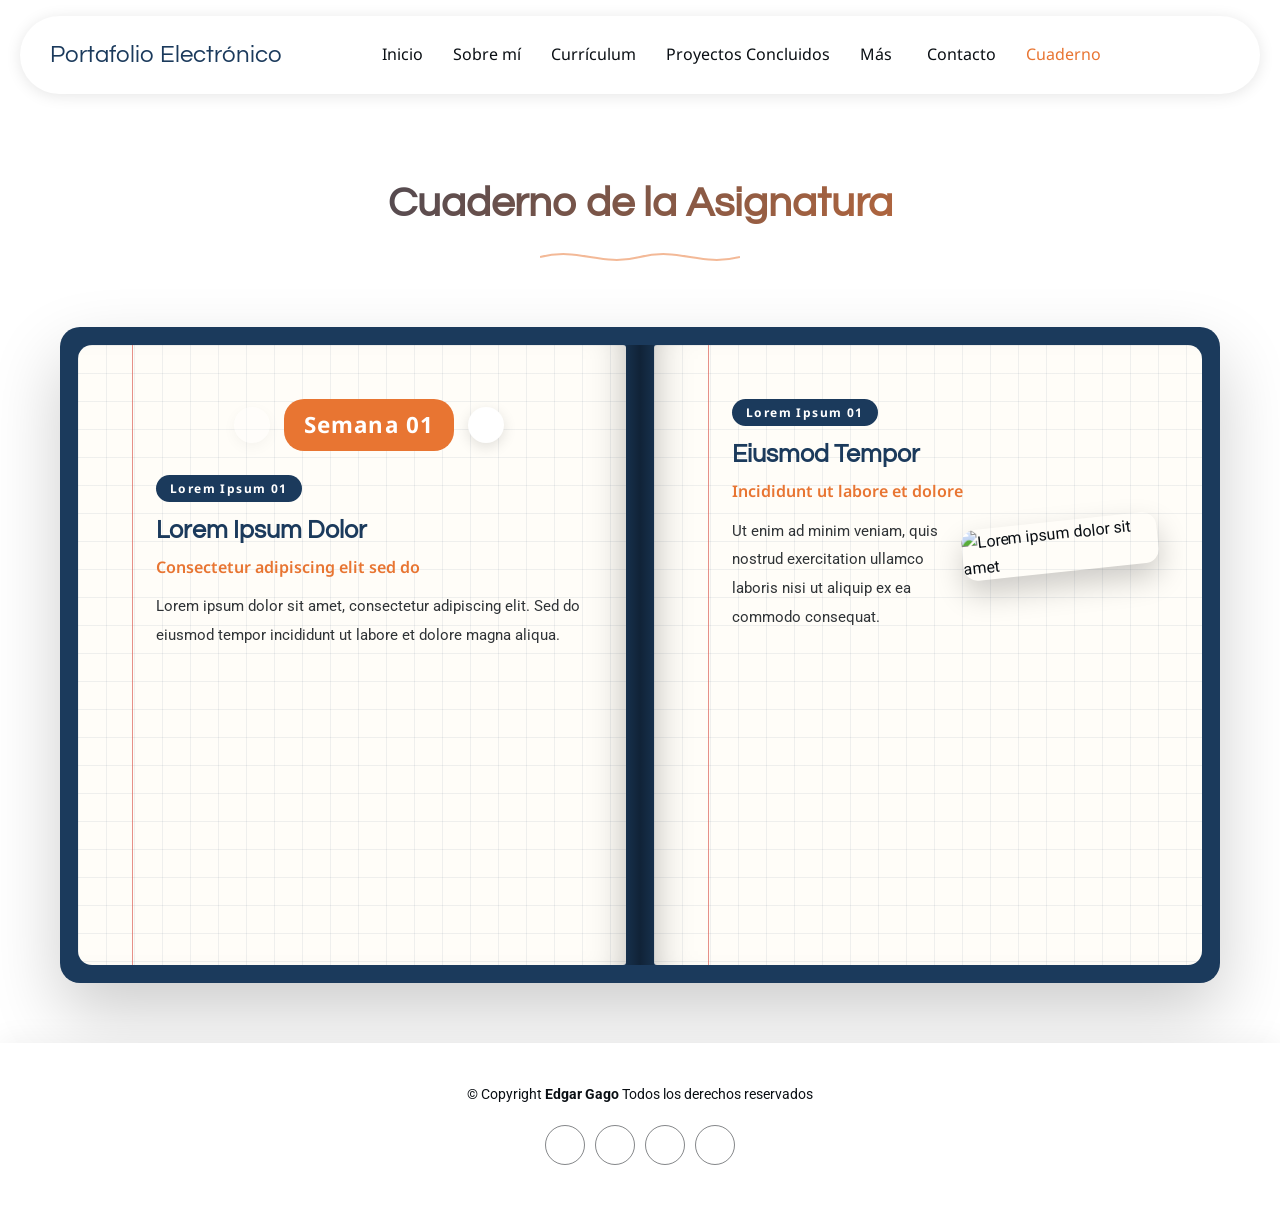
==== cuaderno.html @ 07dc2579 "data temporal para cuaderno" ====
<!doctype html>
<html lang="es">
  <head>
    <meta charset="UTF-8" />
    <meta name="viewport" content="width=device-width, initial-scale=1.0" />
    <title>Cuaderno | Edgar Gago</title>
    <link href="https://fonts.googleapis.com" rel="preconnect" />
    <link href="https://fonts.gstatic.com" rel="preconnect" crossorigin />
    <link
      href="https://fonts.googleapis.com/css2?family=Roboto:wght@400;500;700;900&family=Noto+Sans:wght@400;500;600;700&family=Questrial&display=swap"
      rel="stylesheet"
    />
    <link
      href="https://cdn.jsdelivr.net/npm/remixicon@4.2.0/fonts/remixicon.css"
      rel="stylesheet"
    />
    <link rel="stylesheet" href="css/style.css" />
    <link rel="stylesheet" href="css/cuaderno.css" />
  </head>
  <body>
    <header id="header" class="header">
      <div class="header-container">
        <a href="index.html#hero" class="logo">
          <h1 class="sitename">Portafolio Electrónico</h1>
        </a>
        <nav id="navmenu" class="navmenu">
          <ul>
            <li><a href="index.html#hero">Inicio</a></li>
            <li><a href="index.html#about">Sobre mí</a></li>
            <li><a href="index.html#resume">Currículum</a></li>
            <li><a href="index.html#portfolio">Proyectos Concluidos</a></li>
            <li class="dropdown">
              <a href="#"><span>Más</span> <i class="ri-arrow-down-s-line toggle-dropdown"></i></a>
              <ul>
                <li><a href="#">Elemento uno</a></li>
                <li class="dropdown">
                  <a href="#"
                    ><span>Más aún</span> <i class="ri-arrow-down-s-line toggle-dropdown"></i
                  ></a>
                  <ul>
                    <li><a href="#">Sub elemento uno</a></li>
                    <li><a href="#">Sub elemento dos</a></li>
                    <li><a href="#">Sub elemento tres</a></li>
                  </ul>
                </li>
                <li><a href="#">Elemento dos</a></li>
                <li><a href="#">Elemento tres</a></li>
              </ul>
            </li>
            <li><a href="index.html#contact">Contacto</a></li>
            <li><a href="cuaderno.html" class="active">Cuaderno</a></li>
          </ul>
          <i id="mobileNavToggle" class="mobile-nav-toggle ri-menu-line"></i>
        </nav>
        <div class="header-social-links">
          <a
            href="https://mail.google.com/mail/?view=cm&fs=1&to=egagouribe15@gmail.com"
            target="_blank"
            rel="noopener"
            aria-label="Correo"
            ><i class="ri-mail-line"></i
          ></a>
          <a
            href="https://web.facebook.com/edgar.gago.13"
            target="_blank"
            rel="noopener"
            aria-label="Facebook"
            ><i class="ri-facebook-fill"></i
          ></a>
          <a href="https://github.com/E5gar" target="_blank" rel="noopener" aria-label="GitHub"
            ><i class="ri-github-fill"></i
          ></a>
          <a
            href="https://www.linkedin.com/in/edgargago/"
            target="_blank"
            rel="noopener"
            aria-label="LinkedIn"
            ><i class="ri-linkedin-fill"></i
          ></a>
        </div>
      </div>
    </header>
    <main class="main">
      <section id="cuaderno" class="cuaderno section">
        <div class="container section-title reveal">
          <h2>Cuaderno de la Asignatura</h2>
          <div class="title-shape">
            <svg viewBox="0 0 200 20" xmlns="http://www.w3.org/2000/svg">
              <path
                d="M 0,10 C 40,0 60,20 100,10 C 140,0 160,20 200,10"
                fill="none"
                stroke="currentColor"
                stroke-width="2"
              ></path>
            </svg>
          </div>
        </div>
        <div class="container">
          <div class="notebook reveal" data-delay="200">
            <div class="notebook-page notebook-page-left" data-page="izquierda">
              <div class="week-nav reveal" data-delay="150">
                <button type="button" class="week-nav-btn week-prev" aria-label="Semana anterior">
                  <i class="ri-arrow-left-s-line"></i>
                </button>
                <div class="week-selector">
                  <button type="button" class="week-label" id="weekLabel">Semana 01</button>
                  <div class="week-dropdown" id="weekDropdown"></div>
                </div>
                <button type="button" class="week-nav-btn week-next" aria-label="Semana siguiente">
                  <i class="ri-arrow-right-s-line"></i>
                </button>
              </div>
              <div class="page-content" id="pageContentLeft"></div>
            </div>
            <div class="notebook-spine"></div>
            <div class="notebook-page notebook-page-right" data-page="derecha">
              <div class="page-content" id="pageContentRight"></div>
            </div>
          </div>
        </div>
      </section>
    </main>
    <footer id="footer" class="footer">
      <div class="container">
        <div class="copyright">
          <p>
            © <span>Copyright</span> <strong class="sitename">Edgar Gago</strong>
            <span>Todos los derechos reservados</span>
          </p>
        </div>
        <div class="social-links">
          <a
            href="https://mail.google.com/mail/?view=cm&fs=1&to=egagouribe15@gmail.com"
            target="_blank"
            rel="noopener"
            aria-label="Correo"
            ><i class="ri-mail-line"></i
          ></a>
          <a
            href="https://web.facebook.com/edgar.gago.13"
            target="_blank"
            rel="noopener"
            aria-label="Facebook"
            ><i class="ri-facebook-fill"></i
          ></a>
          <a href="https://github.com/E5gar" target="_blank" rel="noopener" aria-label="GitHub"
            ><i class="ri-github-fill"></i
          ></a>
          <a
            href="https://www.linkedin.com/in/edgargago/"
            target="_blank"
            rel="noopener"
            aria-label="LinkedIn"
            ><i class="ri-linkedin-fill"></i
          ></a>
        </div>
      </div>
    </footer>
    <a href="#" id="scrollTop" class="scroll-top"><i class="ri-arrow-up-line"></i></a>
    <div id="cuadernoViewer" class="cuaderno-viewer">
      <img src="" alt="" />
    </div>
    <script src="js/script.js"></script>
    <script src="js/cuaderno-data.js"></script>
    <script src="js/cuaderno.js"></script>
  </body>
</html>
---- css/style.css ----
:root {
  --default-font: 'Roboto', system-ui, -apple-system, 'Segoe UI', Arial, sans-serif;
  --heading-font: 'Questrial', sans-serif;
  --nav-font: 'Noto Sans', sans-serif;
}

:root {
  --background-color: #ffffff;
  --default-color: #0a0f14;
  --heading-color: #0f2943;
  --accent-color: #e87532;
  --surface-color: #ffffff;
  --contrast-color: #ffffff;
}

:root {
  --nav-color: #0a0f14;
  --nav-hover-color: #e87532;
  --nav-mobile-background-color: #ffffff;
  --nav-dropdown-background-color: #ffffff;
  --nav-dropdown-color: #0a0f14;
  --nav-dropdown-hover-color: #e87532;
}

.light-background {
  --background-color: #faf9fb;
  --surface-color: #ffffff;
}

*,
*::before,
*::after {
  box-sizing: border-box;
}

html {
  scroll-behavior: smooth;
}

body,
h1,
h2,
h3,
h4,
h5,
h6,
p,
ul {
  margin: 0;
}

ul {
  padding: 0;
  list-style: none;
}

button {
  font: inherit;
  background: none;
  border: none;
  cursor: pointer;
}

body {
  color: var(--default-color);
  background-color: var(--background-color);
  font-family: var(--default-font);
  line-height: 1.6;
}

a {
  color: var(--accent-color);
  text-decoration: none;
  transition: 0.3s;
}

a:hover {
  color: color-mix(in srgb, var(--accent-color), transparent 25%);
}

h1,
h2,
h3,
h4,
h5,
h6 {
  color: var(--heading-color);
  font-family: var(--heading-font);
}

.container {
  width: 100%;
  max-width: 1200px;
  margin-inline: auto;
  padding-inline: 20px;
}

section,
.section {
  color: var(--default-color);
  background-color: var(--background-color);
  padding: 60px 0;
  scroll-margin-top: 110px;
  overflow: clip;
}

.btn {
  display: inline-block;
  padding: 0.6rem 1.6rem;
  border-radius: 50px;
  border: 2px solid transparent;
  font-family: var(--nav-font);
  font-size: 1rem;
  cursor: pointer;
  text-align: center;
}

.form-control {
  width: 100%;
  padding: 0.75rem 1.25rem;
  border: 1px solid #e5e5e5;
  border-radius: 8px;
  font-size: 1rem;
  font-family: inherit;
  color: inherit;
  background-color: var(--surface-color);
}

textarea.form-control {
  resize: vertical;
}

.reveal {
  opacity: 0;
  transform: translateY(24px);
  transition:
    opacity 0.6s ease,
    transform 0.6s ease;
}

.reveal[data-effect='left'] {
  transform: translateX(-30px);
}

.reveal[data-effect='right'] {
  transform: translateX(30px);
}

.reveal[data-effect='zoom'] {
  transform: scale(0.92);
}

.reveal.in-view {
  opacity: 1;
  transform: none;
}

@media (prefers-reduced-motion: reduce) {
  .reveal {
    transition: opacity 0.3s ease;
    transform: none;
  }
}

.media-placeholder {
  position: relative;
  width: 100%;
  height: 100%;
  display: flex;
  align-items: center;
  justify-content: center;
  background-color: color-mix(in srgb, var(--default-color), transparent 94%);
}

.media-placeholder .circle {
  width: 38%;
  aspect-ratio: 1 / 1;
  border-radius: 50%;
  background-color: #ffffff;
  box-shadow:
    0 10px 30px rgba(0, 0, 0, 0.12),
    inset 0 0 0 1px rgba(0, 0, 0, 0.05);
  object-fit: cover;
  display: block;
}

.hero-image .media-placeholder .circle {
  width: 90%;
}

.avatar-circle {
  display: inline-block;
  border-radius: 50%;
  background-color: #ffffff;
  box-shadow:
    0 0 0 1px rgba(0, 0, 0, 0.08),
    0 6px 16px rgba(0, 0, 0, 0.1);
  flex-shrink: 0;
}

.header {
  padding: 16px 0;
  position: sticky;
  top: 0;
  z-index: 997;
  background-color: var(--background-color);
  transition: all 0.5s;
}

.header-container {
  display: flex;
  align-items: center;
  justify-content: space-between;
  gap: 16px;
  max-width: 1240px;
  margin-inline: auto;
  background: var(--surface-color);
  border-radius: 50px;
  padding: 8px 15px 8px 25px;
  box-shadow: 0px 2px 15px rgba(0, 0, 0, 0.1);
}

.logo {
  display: flex;
  align-items: center;
  line-height: 1;
}

.logo h1 {
  font-size: 24px;
  padding-left: 5px;
  font-weight: 500;
  color: var(--heading-color);
}

.header-social-links {
  display: flex;
  align-items: center;
  gap: 6px;
  padding-right: 10px;
}

.header-social-links a {
  color: color-mix(in srgb, var(--default-color), transparent 40%);
  display: inline-flex;
  padding: 4px;
  font-size: 16px;
  transition: 0.3s;
}

.header-social-links a:hover {
  color: var(--accent-color);
}

@media (min-width: 1200px) {
  .navmenu ul {
    display: flex;
    align-items: center;
  }

  .navmenu li {
    position: relative;
  }

  .navmenu a,
  .navmenu a:focus {
    color: var(--nav-color);
    padding: 18px 15px;
    font-size: 16px;
    font-family: var(--nav-font);
    font-weight: 400;
    display: flex;
    align-items: center;
    gap: 5px;
    white-space: nowrap;
    transition: 0.3s;
  }

  .navmenu a i {
    font-size: 16px;
    line-height: 0;
    transition: 0.3s;
  }

  .navmenu li:last-child a {
    padding-right: 0;
  }

  .navmenu li:hover > a,
  .navmenu .active {
    color: var(--nav-hover-color);
  }

  .navmenu .dropdown ul {
    margin: 0;
    padding: 10px 0;
    background: var(--nav-dropdown-background-color);
    display: block;
    position: absolute;
    visibility: hidden;
    left: 14px;
    top: 130%;
    opacity: 0;
    transition: 0.3s;
    border-radius: 4px;
    z-index: 99;
    box-shadow: 0px 0px 30px rgba(0, 0, 0, 0.1);
  }

  .navmenu .dropdown ul li {
    min-width: 200px;
  }

  .navmenu .dropdown ul a {
    padding: 10px 20px;
    font-size: 15px;
    color: var(--nav-dropdown-color);
  }

  .navmenu .dropdown ul a:hover,
  .navmenu .dropdown ul li:hover > a {
    color: var(--nav-dropdown-hover-color);
  }

  .navmenu .dropdown:hover > ul {
    opacity: 1;
    top: 100%;
    visibility: visible;
  }

  .navmenu .dropdown .dropdown ul {
    top: 0;
    left: -90%;
    visibility: hidden;
  }

  .navmenu .dropdown .dropdown:hover > ul {
    opacity: 1;
    top: 0;
    left: -100%;
    visibility: visible;
  }

  .mobile-nav-toggle {
    display: none;
  }
}

@media (max-width: 1199px) {
  .mobile-nav-toggle {
    display: block;
    color: var(--nav-color);
    font-size: 28px;
    line-height: 0;
    cursor: pointer;
    transition: color 0.3s;
  }

  .navmenu {
    z-index: 9997;
  }

  .navmenu ul {
    display: none;
    position: absolute;
    inset: 60px 20px 20px 20px;
    padding: 10px 0;
    border-radius: 6px;
    background-color: var(--nav-mobile-background-color);
    overflow-y: auto;
    z-index: 9998;
    box-shadow: 0px 0px 30px rgba(0, 0, 0, 0.1);
  }

  .navmenu a,
  .navmenu a:focus {
    color: var(--nav-dropdown-color);
    padding: 10px 20px;
    font-family: var(--nav-font);
    font-size: 17px;
    font-weight: 500;
    display: flex;
    align-items: center;
    justify-content: space-between;
    gap: 5px;
    transition: 0.3s;
  }

  .navmenu a i {
    font-size: 18px;
    line-height: 0;
    width: 30px;
    height: 30px;
    display: flex;
    align-items: center;
    justify-content: center;
    border-radius: 50%;
    transition: 0.3s;
    background-color: color-mix(in srgb, var(--accent-color), transparent 90%);
  }

  .navmenu a:hover,
  .navmenu .active {
    color: var(--nav-dropdown-hover-color);
  }

  .navmenu .active i {
    background-color: var(--accent-color);
    color: var(--contrast-color);
    transform: rotate(180deg);
  }

  .navmenu .dropdown ul {
    position: static;
    display: none;
    padding: 10px 0;
    margin: 10px 20px;
    background-color: var(--nav-dropdown-background-color);
    border: 1px solid color-mix(in srgb, var(--default-color), transparent 90%);
  }

  .navmenu .dropdown > .dropdown-active {
    display: block;
  }

  body.mobile-nav-active {
    overflow: hidden;
  }

  body.mobile-nav-active .navmenu {
    position: fixed;
    overflow: hidden;
    inset: 0;
    background: rgba(15, 20, 25, 0.8);
  }

  body.mobile-nav-active .navmenu > ul {
    display: block;
  }

  body.mobile-nav-active .mobile-nav-toggle {
    color: #fff;
    position: fixed;
    font-size: 32px;
    top: 20px;
    right: 20px;
    z-index: 9999;
  }
}

.footer {
  color: var(--default-color);
  background-color: var(--background-color);
  font-size: 14px;
  padding: 40px 0;
  text-align: center;
  box-shadow: 0 -5px 25px rgba(0, 0, 0, 0.05);
}

.footer .social-links {
  display: flex;
  justify-content: center;
  gap: 10px;
  margin-top: 20px;
}

.footer .social-links a {
  display: flex;
  align-items: center;
  justify-content: center;
  width: 40px;
  height: 40px;
  border-radius: 50%;
  border: 1px solid color-mix(in srgb, var(--default-color), transparent 50%);
  font-size: 16px;
  color: color-mix(in srgb, var(--default-color), transparent 50%);
  transition: 0.3s;
}

.footer .social-links a:hover {
  color: var(--accent-color);
  border-color: var(--accent-color);
}

.scroll-top {
  position: fixed;
  visibility: hidden;
  opacity: 0;
  right: 15px;
  bottom: -15px;
  z-index: 99999;
  background-color: var(--accent-color);
  width: 44px;
  height: 44px;
  border-radius: 50px;
  display: flex;
  align-items: center;
  justify-content: center;
  transition: all 0.4s;
}

.scroll-top i {
  font-size: 22px;
  color: var(--contrast-color);
  line-height: 0;
}

.scroll-top:hover {
  background-color: color-mix(in srgb, var(--accent-color), transparent 20%);
}

.scroll-top.active {
  visibility: visible;
  opacity: 1;
  bottom: 15px;
}

.section-title {
  text-align: center;
  padding-bottom: 60px;
}

.section-title h2 {
  font-size: 42px;
  font-weight: 700;
  margin-bottom: 10px;
  background: linear-gradient(120deg, var(--heading-color), var(--accent-color));
  -webkit-background-clip: text;
  -webkit-text-fill-color: transparent;
  background-clip: text;
}

.section-title .title-shape {
  width: 200px;
  height: 20px;
  margin: 0 auto;
  color: var(--accent-color);
  opacity: 0.5;
}

.section-title .title-shape svg {
  width: 100%;
  height: 100%;
}

.section-title p {
  margin: 15px auto 0;
  font-size: 16px;
  max-width: 700px;
  color: color-mix(in srgb, var(--default-color), transparent 25%);
  line-height: 1.8;
}

@media (max-width: 768px) {
  .section-title h2 {
    font-size: 32px;
  }
}

.hero {
  padding: 10px 0;
  overflow: hidden;
}

.hero-grid {
  display: grid;
  grid-template-columns: 1fr 1fr;
  gap: 40px;
  align-items: center;
}

.hero h2 {
  font-size: 3.5rem;
  font-weight: 700;
  line-height: 1.2;
  margin-bottom: 1.5rem;
}

.hero .lead {
  font-size: 1.25rem;
  margin-bottom: 2rem;
  color: color-mix(in srgb, var(--default-color), transparent 20%);
}

.hero .cta-buttons {
  display: flex;
  gap: 1rem;
  margin-bottom: 3rem;
}

.hero .cta-buttons .btn-primary {
  background-color: var(--accent-color);
  border-color: var(--accent-color);
  color: var(--contrast-color);
}

.hero .cta-buttons .btn-primary:hover {
  background-color: color-mix(in srgb, var(--accent-color), transparent 15%);
  transform: translateY(-2px);
  color: var(--contrast-color);
}

.hero .cta-buttons .btn-outline {
  border: 2px solid color-mix(in srgb, var(--accent-color), transparent 70%);
  color: var(--accent-color);
  background: transparent;
}

.hero .cta-buttons .btn-outline:hover {
  background-color: var(--accent-color);
  color: var(--contrast-color);
  transform: translateY(-2px);
}

.hero .btn {
  transition: all 0.3s ease;
}

.hero-stats {
  display: flex;
  gap: 3rem;
}

.hero-stats .stat-number {
  display: block;
  font-size: 2.5rem;
  font-weight: 700;
  color: var(--heading-color);
  line-height: 1;
}

.hero-stats .stat-label {
  font-size: 0.9rem;
  color: color-mix(in srgb, var(--default-color), transparent 30%);
  margin-top: 0.5rem;
  display: block;
}

.hero-image {
  position: relative;
  padding: 2rem;
}

.hero-image .media-placeholder {
  position: relative;
  z-index: 2;
  aspect-ratio: 1 / 1;
  border-radius: 30% 70% 70% 30% / 30% 30% 70% 70%;
  overflow: hidden;
  animation: morphShape 15s linear infinite;
}

.hero-image .shape-1,
.hero-image .shape-2 {
  position: absolute;
  border-radius: 30% 70% 70% 30% / 30% 30% 70% 70%;
  z-index: 1;
}

.hero-image .shape-1 {
  width: 300px;
  height: 300px;
  background-color: color-mix(in srgb, var(--accent-color), transparent 85%);
  top: -20px;
  right: -20px;
  animation: morphShape 15s linear infinite;
}

.hero-image .shape-2 {
  width: 200px;
  height: 200px;
  background-color: color-mix(in srgb, var(--heading-color), transparent 90%);
  bottom: -20px;
  left: -20px;
  animation: morphShape 20s linear infinite reverse;
}

@keyframes morphShape {
  0% {
    border-radius: 30% 70% 70% 30% / 30% 30% 70% 70%;
  }
  25% {
    border-radius: 58% 42% 75% 25% / 76% 46% 54% 24%;
  }
  50% {
    border-radius: 50% 50% 33% 67% / 55% 27% 73% 45%;
  }
  75% {
    border-radius: 33% 67% 58% 42% / 63% 68% 32% 37%;
  }
  100% {
    border-radius: 30% 70% 70% 30% / 30% 30% 70% 70%;
  }
}

@media (max-width: 991px) {
  .hero-grid {
    grid-template-columns: 1fr;
    text-align: center;
  }

  .hero h2 {
    font-size: 2.5rem;
  }

  .hero .cta-buttons {
    justify-content: center;
  }

  .hero-stats {
    justify-content: center;
  }
}

@media (max-width: 576px) {
  .hero .cta-buttons {
    flex-direction: column;
  }

  .hero-stats {
    flex-direction: column;
    gap: 1.5rem;
  }
}

.about-grid {
  display: grid;
  grid-template-columns: 1fr 1fr;
  gap: 40px;
  align-items: center;
}

.about-image .media-placeholder {
  aspect-ratio: 4 / 5;
  border-radius: 1rem;
  overflow: hidden;
  box-shadow: 0 0 30px rgba(0, 0, 0, 0.1);
}

.subtitle {
  font-size: 0.875rem;
  font-weight: 600;
  letter-spacing: 2px;
  color: var(--accent-color);
  margin-bottom: 1rem;
  display: block;
}

.about-content h2 {
  font-size: 2rem;
  font-weight: 700;
  margin-bottom: 1.5rem;
}

.about-content .lead {
  font-size: 1.1rem;
  color: color-mix(in srgb, var(--default-color), transparent 25%);
}

.about-content .mb-4 {
  margin-bottom: 1.5rem;
}

.personal-info {
  margin-top: 2rem;
  padding: 2rem;
  background-color: var(--surface-color);
  border-radius: 1rem;
  box-shadow: 0 0 30px rgba(0, 0, 0, 0.05);
}

.info-grid {
  display: grid;
  grid-template-columns: 1fr 1fr;
  gap: 20px;
}

.info-item {
  display: flex;
  flex-direction: column;
  gap: 0.4rem;
}

.info-item .label {
  font-size: 0.875rem;
  color: color-mix(in srgb, var(--default-color), transparent 40%);
}

.info-item .value {
  font-weight: 600;
  color: var(--heading-color);
}

.signature {
  display: flex;
  align-items: center;
  gap: 1.5rem;
  margin-top: 2rem;
}

.signature-image .avatar-circle {
  width: 70px;
  height: 70px;
  object-fit: cover;
  background-color: #c1c1c1 
}

.signature-info h4 {
  font-size: 1.25rem;
  margin-bottom: 0.25rem;
}

.signature-info p {
  font-size: 0.875rem;
  color: color-mix(in srgb, var(--default-color), transparent 40%);
}

@media (max-width: 991px) {
  .about-grid {
    grid-template-columns: 1fr;
  }
}

@media (max-width: 576px) {
  .info-grid {
    grid-template-columns: 1fr;
  }
}

.skills-grid {
  display: grid;
  grid-template-columns: repeat(4, 1fr);
  gap: 24px;
}

.skill-box {
  background-color: var(--surface-color);
  padding: 2rem;
  border-radius: 8px;
  box-shadow: 0 0 20px rgba(0, 0, 0, 0.05);
}

.skill-box h3 {
  font-size: 1.2rem;
  margin-bottom: 1rem;
  font-weight: 600;
}

.skill-box p {
  font-size: 0.9rem;
  margin-bottom: 0.8rem;
  opacity: 0.6;
}

.skill-box .progress-value {
  display: block;
  text-align: right;
  font-size: 0.85rem;
}

.progress {
  background-color: color-mix(in srgb, var(--accent-color), transparent 85%);
  border-radius: 50px;
  height: 8px;
  margin-top: 5px;
  overflow: hidden;
}

.progress-bar {
  background-color: var(--accent-color);
  height: 100%;
  border-radius: 50px;
  transition: width 0.9s ease;
  width: 0;
}

@media (max-width: 991px) {
  .skills-grid {
    grid-template-columns: repeat(2, 1fr);
  }
}

@media (max-width: 576px) {
  .skills-grid {
    grid-template-columns: 1fr;
  }
}

.resume-wrapper .resume-block {
  margin-bottom: 3rem;
}

.resume-wrapper .resume-block:last-child {
  margin-bottom: 0;
}

.resume-block h2 {
  font-size: 2rem;
  margin-bottom: 0.8rem;
  font-weight: 700;
}

.resume-block .lead {
  color: color-mix(in srgb, var(--default-color), transparent 25%);
  margin-bottom: 3rem;
}

.timeline {
  position: relative;
}

.timeline::before {
  content: '';
  position: absolute;
  left: 20%;
  top: 0;
  height: 100%;
  width: 2px;
  background-color: color-mix(in srgb, var(--accent-color), transparent 85%);
}

.timeline-item {
  display: flex;
  align-items: flex-start;
  margin-bottom: 2.5rem;
  position: relative;
}

.timeline-item:last-child {
  margin-bottom: 0;
}

.timeline-left {
  width: 20%;
  padding-right: 3rem;
}

.timeline-left .company {
  color: var(--heading-color);
  font-weight: 600;
  font-size: 1.1rem;
  margin-bottom: 0.25rem;
}

.timeline-left .period {
  color: var(--accent-color);
  font-size: 0.9rem;
}

.timeline-dot {
  position: absolute;
  left: calc(20% + 1px);
  transform: translateX(-50%);
  width: 1rem;
  height: 1rem;
  background-color: var(--accent-color);
  border-radius: 50%;
}

.timeline-right {
  width: 70%;
  padding-left: 3rem;
  margin-top: -4px;
}

.timeline-right .position {
  color: var(--heading-color);
  font-size: 1.2rem;
  margin-bottom: 0.6rem;
  font-weight: 600;
}

.timeline-right .description {
  color: color-mix(in srgb, var(--default-color), transparent 25%);
}

.timeline-right ul {
  padding-left: 15px;
  list-style: disc;
  margin-top: 0.6rem;
}

.timeline-right ul li {
  padding-bottom: 12px;
}

@media (max-width: 992px) {
  .timeline::before {
    left: 1rem;
  }

  .timeline-item {
    flex-direction: column;
    margin-bottom: 20px;
  }

  .timeline-left {
    width: 100%;
    padding-right: 0;
    padding-left: 2.5rem;
    margin-bottom: 1.6rem;
    margin-top: -4px;
  }

  .timeline-dot {
    left: calc(1rem + 1px);
  }

  .timeline-right {
    width: 100%;
    padding-left: 2.5rem;
  }
}

.portfolio-filters-container {
  margin-bottom: 40px;
}

.portfolio-filters {
  display: flex;
  justify-content: center;
  gap: 15px;
  flex-wrap: wrap;
}

.portfolio-filters li {
  font-size: 15px;
  font-weight: 500;
  padding: 8px 20px;
  cursor: pointer;
  border-radius: 30px;
  background-color: color-mix(in srgb, var(--surface-color), transparent 50%);
  color: var(--default-color);
  transition: all 0.3s ease-in-out;
}

.portfolio-filters li:hover {
  background-color: color-mix(in srgb, var(--accent-color), transparent 85%);
  color: var(--accent-color);
  transform: translateY(-2px);
}

.portfolio-filters li.filter-active {
  background-color: var(--accent-color);
  color: var(--contrast-color);
}

.portfolio-grid {
  display: grid;
  grid-template-columns: 1fr 1fr;
  gap: 24px;
}

.portfolio-item.is-hidden {
  display: none;
}

.portfolio-card {
  background-color: var(--surface-color);
  border-radius: 15px;
  overflow: hidden;
  box-shadow: 0 5px 25px rgba(0, 0, 0, 0.05);
  transition: all 0.3s ease-in-out;
}

.portfolio-card:hover {
  transform: translateY(-10px);
  box-shadow: 0 8px 35px rgba(0, 0, 0, 0.1);
}

.portfolio-card:hover .portfolio-overlay {
  opacity: 1;
  visibility: visible;
}

.portfolio-card:hover .portfolio-overlay .portfolio-actions {
  transform: translateY(0);
}

.portfolio-image {
  position: relative;
  overflow: hidden;
  aspect-ratio: 16 / 10;
}

.portfolio-overlay {
  position: absolute;
  inset: 0;
  background: linear-gradient(to top, rgba(0, 0, 0, 0.7), transparent);
  opacity: 0;
  visibility: hidden;
  transition: all 0.4s ease-in-out;
  display: flex;
  align-items: flex-end;
  padding: 20px;
}

.portfolio-actions {
  transform: translateY(20px);
  transition: all 0.4s ease-in-out;
  display: flex;
  gap: 15px;
}

.portfolio-actions a {
  width: 45px;
  height: 45px;
  background-color: var(--surface-color);
  border-radius: 50%;
  display: flex;
  align-items: center;
  justify-content: center;
  color: var(--accent-color);
  font-size: 20px;
  transition: all 0.3s ease;
}

.portfolio-actions a:hover {
  background-color: var(--accent-color);
  color: var(--contrast-color);
  transform: scale(1.1);
}

.portfolio-content {
  padding: 25px;
}

.portfolio-content .category {
  font-size: 14px;
  color: var(--accent-color);
  text-transform: uppercase;
  letter-spacing: 1px;
  font-weight: 500;
  display: block;
  margin-bottom: 10px;
}

.portfolio-content h3 {
  font-size: 20px;
  margin: 0 0 15px;
  font-weight: 600;
  transition: color 0.3s ease;
}

.portfolio-content p {
  font-size: 15px;
  color: color-mix(in srgb, var(--default-color), transparent 30%);
  line-height: 1.6;
}

@media (max-width: 768px) {
  .portfolio-grid {
    grid-template-columns: 1fr;
  }

  .portfolio-filters li {
    font-size: 14px;
    padding: 6px 15px;
  }
}

.testimonials-slider {
  position: relative;
  padding-bottom: 60px;
  overflow: hidden;
}

.slider-track {
  display: flex;
  transition: transform 0.6s ease;
}

.testimonial-slide {
  min-width: 100%;
}

.testimonial-item {
  background-color: var(--surface-color);
  padding: 40px;
  border-radius: 20px;
}

.testimonial-item .layout {
  display: grid;
  grid-template-columns: 2fr 1fr;
  gap: 40px;
  align-items: center;
}

.testimonial-item h2 {
  font-size: 24px;
  font-weight: 600;
  margin-bottom: 20px;
}

.testimonial-item p {
  font-size: 16px;
  line-height: 1.8;
  margin-bottom: 20px;
  font-style: italic;
}

.profile {
  display: flex;
  align-items: center;
  gap: 15px;
  margin-top: 10px;
}

.profile-img {
  width: 60px;
  height: 60px;
}

.profile-info h3 {
  font-size: 18px;
  font-weight: 600;
}

.profile-info span {
  font-size: 14px;
  color: color-mix(in srgb, var(--default-color) 70%, transparent);
}

.featured-img-wrapper {
  min-height: 320px;
  position: relative;
  overflow: hidden;
  border-radius: 16px;
}

.featured-img-wrapper .media-placeholder {
  position: absolute;
  inset: 0;
}

.swiper-navigation {
  position: absolute;
  bottom: 0;
  left: 0;
  right: 0;
  display: flex;
  justify-content: center;
  gap: 10px;
}

.testimonial-prev,
.testimonial-next {
  width: 44px;
  height: 44px;
  background-color: var(--surface-color);
  border-radius: 50%;
  border: 1px solid color-mix(in srgb, var(--default-color) 10%, transparent);
  display: flex;
  align-items: center;
  justify-content: center;
  font-size: 20px;
  color: var(--default-color);
  transition: 0.3s;
}

.testimonial-prev:hover,
.testimonial-next:hover {
  background-color: var(--accent-color);
  border-color: var(--accent-color);
  color: var(--contrast-color);
}

@media (max-width: 991px) {
  .testimonial-item .layout {
    grid-template-columns: 1fr;
  }

  .featured-img-wrapper {
    display: none;
  }
}

@media (max-width: 575px) {
  .testimonial-item {
    padding: 20px;
  }
}

.services-layout {
  display: grid;
  grid-template-columns: 1fr 2fr;
  gap: 40px;
  align-items: center;
}

.servies-title {
  font-size: 2.5rem;
  margin-bottom: 1.5rem;
}

.btn-outline-primary {
  color: var(--accent-color);
  border-color: var(--accent-color);
  padding: 10px 30px;
  border-radius: 50px;
  transition: all 0.3s ease;
}

.btn-outline-primary:hover {
  background-color: var(--accent-color);
  color: var(--contrast-color);
}

.services-grid {
  display: grid;
  grid-template-columns: 1fr 1fr;
  gap: 24px;
}

.service-item {
  background-color: var(--surface-color);
  padding: 30px;
  border-radius: 10px;
  box-shadow: 0 5px 15px rgba(0, 0, 0, 0.1);
  height: 100%;
  transition: transform 0.3s ease;
}

.service-item:hover {
  transform: scale(1.05);
}

.service-item .icon {
  font-size: 2.5rem;
  color: var(--accent-color);
  display: inline-block;
  margin-bottom: 15px;
}

.service-item h3 {
  font-size: 1.25rem;
  margin-bottom: 15px;
}

.service-item h3 a {
  color: var(--heading-color);
}

.service-item h3 a:hover {
  color: var(--accent-color);
}

.service-item p {
  font-size: 0.9rem;
  color: color-mix(in srgb, var(--default-color), transparent 25%);
}

@media (max-width: 991px) {
  .services-layout {
    grid-template-columns: 1fr;
  }
}

@media (max-width: 576px) {
  .services-grid {
    grid-template-columns: 1fr;
  }
}

.faq-container {
  max-width: 900px;
  margin-inline: auto;
}

.faq-item {
  background-color: var(--surface-color);
  position: relative;
  padding: 20px;
  margin-bottom: 15px;
  border: 1px solid color-mix(in srgb, var(--default-color), transparent 85%);
  border-radius: 5px;
  overflow: hidden;
}

.faq-item:last-child {
  margin-bottom: 0;
}

.faq-item h3 {
  font-weight: 600;
  font-size: 16px;
  line-height: 24px;
  margin: 0 30px 0 0;
  transition: 0.3s;
  cursor: pointer;
}

.faq-item h3:hover {
  color: var(--accent-color);
}

.faq-content {
  display: grid;
  grid-template-rows: 0fr;
  transition: 0.3s ease-in-out;
  visibility: hidden;
  opacity: 0;
}

.faq-content p {
  overflow: hidden;
}

.faq-toggle {
  position: absolute;
  top: 20px;
  right: 20px;
  font-size: 18px;
  line-height: 0;
  transition: 0.3s;
  cursor: pointer;
}

.faq-toggle:hover {
  color: var(--accent-color);
}

.faq-active {
  background-color: color-mix(in srgb, var(--accent-color), transparent 97%);
  border-color: color-mix(in srgb, var(--accent-color), transparent 80%);
}

.faq-active h3 {
  color: var(--accent-color);
}

.faq-active .faq-content {
  grid-template-rows: 1fr;
  visibility: visible;
  opacity: 1;
  padding-top: 10px;
}

.faq-active .faq-toggle {
  transform: rotate(90deg);
  color: var(--accent-color);
}

.contact-grid {
  display: grid;
  grid-template-columns: 1fr 1fr;
  gap: 40px;
}

.section-category {
  font-family: var(--heading-font);
  font-weight: 600;
  font-size: 0.9rem;
  text-transform: uppercase;
  letter-spacing: 1px;
  margin-bottom: 0.75rem;
}

.contact .display-5 {
  font-weight: 700;
  line-height: 1.2;
  margin-bottom: 1rem;
}

.contact .lead {
  color: color-mix(in srgb, var(--default-color), transparent 25%);
}

.contact-info {
  margin-top: 2.5rem;
}

.contact-info .info-item {
  flex-direction: row;
  align-items: center;
  gap: 12px;
  font-size: 1.1rem;
  margin-bottom: 0.9rem;
}

.contact-info .info-item i {
  color: var(--accent-color);
  font-size: 1.4rem;
}

.map-link {
  display: inline-flex;
  align-items: center;
  gap: 8px;
  color: var(--heading-color);
  font-weight: 500;
  font-size: 1.1rem;
  transition: all 0.3s ease;
}

.map-link i {
  transition: transform 0.3s ease;
}

.map-link:hover {
  color: var(--accent-color);
}

.map-link:hover i {
  transform: translateX(5px);
}

.contact-form {
  background-color: var(--surface-color);
  box-shadow: 0 5px 25px rgba(0, 0, 0, 0.05);
  border-radius: 12px;
  padding: 32px;
}

.form-grid {
  display: flex;
  flex-direction: column;
  gap: 20px;
}

.form-control:focus {
  outline: none;
  border-color: color-mix(in srgb, var(--accent-color), transparent 50%);
  box-shadow: 0 0 0 0.25rem color-mix(in srgb, var(--accent-color), transparent 90%);
}

.form-control::placeholder {
  color: color-mix(in srgb, var(--default-color), transparent 50%);
}

.form-status {
  text-align: center;
}

.form-loading {
  display: none;
  background: var(--surface-color);
  text-align: center;
  padding: 15px;
  margin-bottom: 24px;
}

.form-loading::before {
  content: '';
  display: inline-block;
  border-radius: 50%;
  width: 20px;
  height: 20px;
  margin: 0 10px -5px 0;
  border: 3px solid var(--accent-color);
  border-top-color: transparent;
  animation: formLoading 1s linear infinite;
}

@keyframes formLoading {
  to {
    transform: rotate(360deg);
  }
}

.form-error {
  display: none;
  background: #df1529;
  color: #ffffff;
  padding: 15px;
  margin-bottom: 24px;
  font-weight: 600;
}

.form-success {
  display: none;
  color: #ffffff;
  background: #059652;
  padding: 15px;
  margin-bottom: 24px;
  font-weight: 600;
}

.btn-submit {
  background-color: var(--accent-color);
  color: var(--contrast-color);
  padding: 0.75rem 2rem;
  font-weight: 500;
  border-radius: 8px;
  width: 100%;
  transition: all 0.3s ease;
}

.btn-submit:hover {
  background-color: color-mix(in srgb, var(--accent-color), transparent 15%);
  transform: translateY(-1px);
}

@media (max-width: 991px) {
  .contact-grid {
    grid-template-columns: 1fr;
  }
}

.lightbox {
  position: fixed;
  inset: 0;
  background: rgba(10, 15, 20, 0.85);
  display: none;
  align-items: center;
  justify-content: center;
  z-index: 999999;
  padding: 20px;
}

.lightbox.active {
  display: flex;
}

.lightbox-content {
  position: relative;
  width: min(480px, 90vw);
  aspect-ratio: 1 / 1;
  display: flex;
  align-items: center;
  justify-content: center;
}

.lightbox-circle {
  width: 55%;
  aspect-ratio: 1 / 1;
  border-radius: 50%;
  background-color: #ffffff;
  box-shadow: 0 20px 60px rgba(0, 0, 0, 0.4);
}

.lightbox-close {
  position: absolute;
  top: -50px;
  right: 0;
  color: #ffffff;
  font-size: 28px;
  line-height: 1;
}

.hero .subtitle {
  font-size: 1.5rem;
}

.chip {
  display: inline-block;
  background-color: var(--heading-color);
  color: var(--contrast-color);
  padding: 0.4rem 1rem;
  border-radius: 20px;
  font-size: 1.2rem;
  font-weight: 500;
  margin-bottom: 1rem;
}

.about-image .media-placeholder .circle {
  width: 100%;
  height: 100%;
  aspect-ratio: auto;
  border-radius: 0;
  box-shadow: none;
  object-fit: cover;
  object-position: 25% center;
}

.skill-box .icon {
  font-size: 2rem;
  color: var(--accent-color);
  display: inline-block;
  margin-bottom: 0.8rem;
}
---- css/cuaderno.css ----
:root {
  --heading-color: #1b3a5c;
}

.notebook {
  display: flex;
  align-items: stretch;
  background-color: var(--heading-color);
  border-radius: 20px;
  padding: 18px;
  box-shadow: 0 30px 70px rgba(0, 0, 0, 0.2);
  position: relative;
  display: flex;
}
.notebook-page {
  position: relative;
  flex: 1 1 50%;
  min-height: 620px;
  overflow: hidden;
  padding: 54px 44px 50px 78px;
  background-color: #fffdf8;
  background-image:
    repeating-linear-gradient(
      to right,
      color-mix(in srgb, var(--heading-color), transparent 93%) 0 1px,
      transparent 1px 28px
    ),
    repeating-linear-gradient(
      to bottom,
      color-mix(in srgb, var(--heading-color), transparent 93%) 0 1px,
      transparent 1px 28px
    );
}
.notebook-page::before {
  content: '';
  position: absolute;
  top: 0;
  bottom: 0;
  left: 54px;
  width: 1px;
  background-color: color-mix(in srgb, #d9564c, transparent 35%);
}
.notebook-page-left {
  border-radius: 14px 3px 3px 14px;
  box-shadow: inset -30px 0 40px -35px rgba(0, 0, 0, 0.35);
}
.notebook-page-right {
  border-radius: 3px 14px 14px 3px;
  box-shadow: inset 30px 0 40px -35px rgba(0, 0, 0, 0.35);
}
.notebook-spine {
  position: relative;
  width: 28px;
  flex: 0 0 28px;
  background: linear-gradient(
    to right,
    rgba(0, 0, 0, 0.18),
    rgba(0, 0, 0, 0.4),
    rgba(0, 0, 0, 0.18)
  );
}

.page-content {
  position: relative;
  z-index: 1;
}
.entry {
  margin-bottom: 48px;
}
.entry:last-child {
  margin-bottom: 0;
}
.entry-week {
  display: inline-block;
  font-family: var(--nav-font);
  font-size: 0.75rem;
  font-weight: 700;
  letter-spacing: 1.4px;
  color: var(--contrast-color);
  background-color: var(--heading-color);
  padding: 4px 14px;
  border-radius: 20px;
  margin-bottom: 14px;
}
.entry-title {
  font-size: 1.55rem;
  line-height: 1.25;
  margin-bottom: 8px;
}
.entry-subtitle {
  font-family: var(--nav-font);
  font-size: 1rem;
  font-weight: 600;
  color: var(--accent-color);
  margin-bottom: 12px;
}
.entry-body {
  display: flow-root;
}
.entry-text {
  font-size: 0.95rem;
  line-height: 1.9;
  color: color-mix(in srgb, var(--default-color), transparent 15%);
}
.entry-image-wrap {
  display: inline-block;
  max-width: 46%;
  cursor: zoom-in;
}
.entry-image-right {
  float: right;
  margin: 4px 0 16px 22px;
}
.entry-image-left {
  float: left;
  margin: 4px 22px 16px 0;
}
.entry-image {
  display: block;
  width: 100%;
  border-radius: 14px;
  box-shadow: 0 14px 30px rgba(0, 0, 0, 0.2);
  transform: rotate(var(--tilt, 0deg));
  transition: transform 0.25s ease;
}
.entry-image-wrap:hover .entry-image {
  transform: rotate(var(--tilt, 0deg)) scale(1.03);
}
.page-number {
  position: absolute;
  bottom: 16px;
  font-family: var(--nav-font);
  font-size: 0.8rem;
  color: color-mix(in srgb, var(--default-color), transparent 45%);
}
.notebook-page-left .page-number {
  right: 26px;
}
.notebook-page-right .page-number {
  left: 26px;
}
.cuaderno-viewer {
  position: fixed;
  inset: 0;
  background-color: rgba(10, 15, 20, 0.86);
  display: none;
  align-items: center;
  justify-content: center;
  z-index: 999999;
  padding: 24px;
  cursor: zoom-out;
}
.cuaderno-viewer.active {
  display: flex;
}
.cuaderno-viewer img {
  max-width: 92vw;
  max-height: 88vh;
  border-radius: 16px;
  box-shadow: 0 25px 70px rgba(0, 0, 0, 0.45);
  cursor: zoom-out;
}
@media (max-width: 900px) {
  .notebook {
    flex-direction: column;
    padding: 14px;
  }
  .notebook-spine {
    width: 100%;
    height: 26px;
    flex: 0 0 26px;
    background: linear-gradient(
      to bottom,
      rgba(0, 0, 0, 0.18),
      rgba(0, 0, 0, 0.4),
      rgba(0, 0, 0, 0.18)
    );
  }

  .notebook-page {
    min-height: auto;
    padding: 44px 32px 44px 64px;
  }
  .notebook-page::before {
    left: 40px;
  }
  .notebook-page-left,
  .notebook-page-right {
    border-radius: 12px;
  }
  .notebook-page-left {
    box-shadow: inset 0 -30px 40px -35px rgba(0, 0, 0, 0.3);
  }
  .notebook-page-right {
    box-shadow: inset 0 30px 40px -35px rgba(0, 0, 0, 0.3);
  }
}
@media (max-width: 560px) {
  .notebook-page {
    padding: 36px 24px 36px 52px;
  }
  .entry-title {
    font-size: 1.3rem;
  }
  .entry-image-wrap {
    float: none;
    display: block;
    max-width: 100%;
    margin: 14px 0 18px;
  }
}

.week-nav {
  display: flex;
  align-items: center;
  justify-content: center;
  gap: 14px;
  margin-bottom: 24px;
}
.week-nav-btn {
  display: inline-flex;
  align-items: center;
  justify-content: center;
  width: 36px;
  height: 36px;
  border-radius: 50%;
  background-color: var(--surface-color);
  color: var(--heading-color);
  box-shadow: 0 4px 14px rgba(0, 0, 0, 0.12);
  font-size: 18px;
  transition: 0.3s;
}
.week-nav-btn:hover {
  background-color: var(--accent-color);
  color: var(--contrast-color);
}
.week-nav-btn:disabled {
  opacity: 0.35;
  cursor: not-allowed;
  pointer-events: none;
}
.week-selector {
  position: relative;
}
.week-label {
  display: inline-flex;
  align-items: center;
  gap: 8px;
  font-family: var(--nav-font);
  font-size: 1.4rem;
  font-weight: 700;
  letter-spacing: 1.2px;
  color: var(--contrast-color);
  background-color: var(--accent-color);
  padding: 8px 20px;
  border-radius: 20px;
  cursor: pointer;
}
.week-dropdown {
  position: absolute;
  top: calc(100% + 5px);
  left: 50%;
  transform: translateX(-50%);
  display: none;
  grid-template-columns: repeat(4, 1fr);
  gap: 15px;
  background-color: var(--surface-color);
  padding: 15px;
  border-radius: 12px;
  box-shadow: 0 15px 40px rgba(0, 0, 0, 0.18);
  z-index: 10;
}
.week-dropdown.active {
  display: grid;
}
.week-option {
  padding: 10px 10px;
  text-align: center;
  border-radius: 8px;
  font-family: var(--nav-font);
  font-size: 0.85rem;
  font-weight: 600;
  color: var(--heading-color);
  cursor: pointer;
  transition: 0.2s;
  white-space: nowrap;
}
.week-option:hover {
  padding: 10px 15px;
  background-color: color-mix(in srgb, var(--accent-color), transparent 85%);
  color: var(--accent-color);
}
.week-option.selected {
  background-color: var(--accent-color);
  color: var(--contrast-color);
}
.page-content {
  transition:
    opacity 0.25s ease,
    transform 0.25s ease;
}
.page-content.is-loading {
  opacity: 0;
  transform: translateY(8px);
}
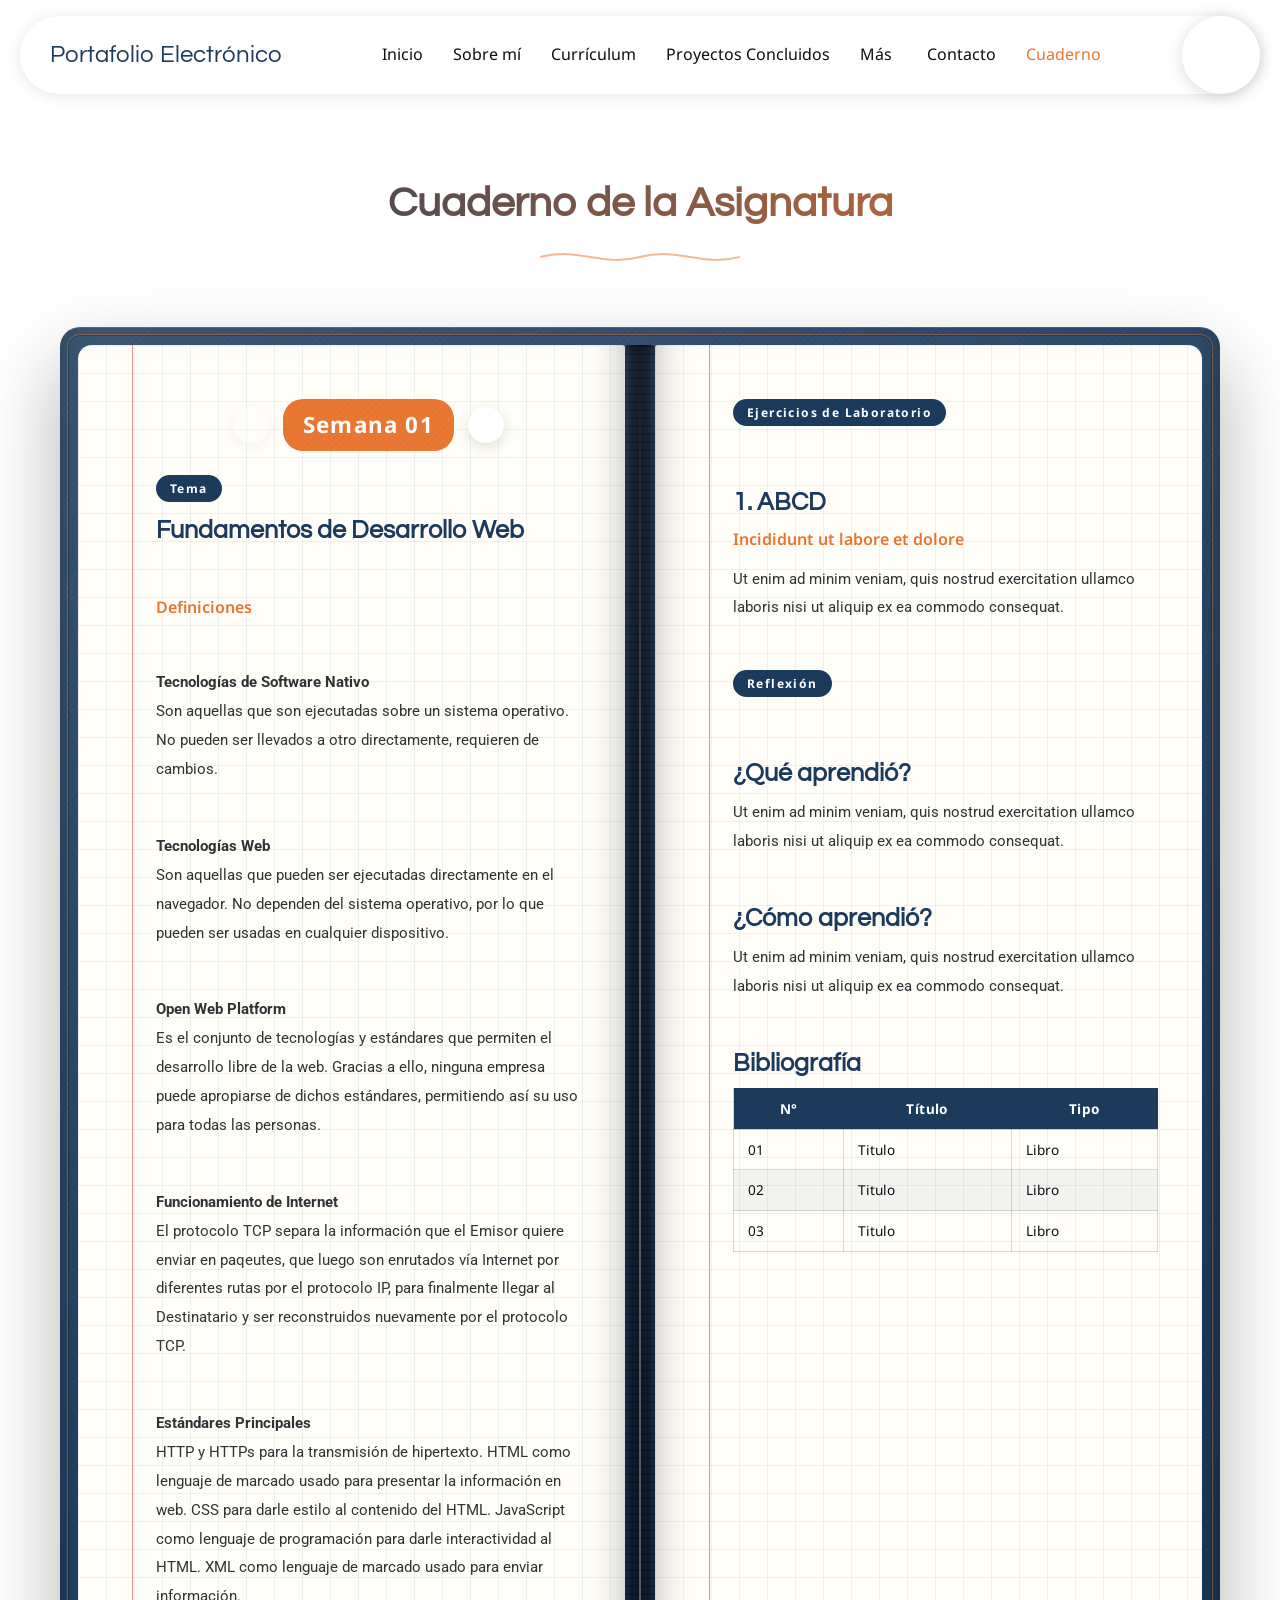
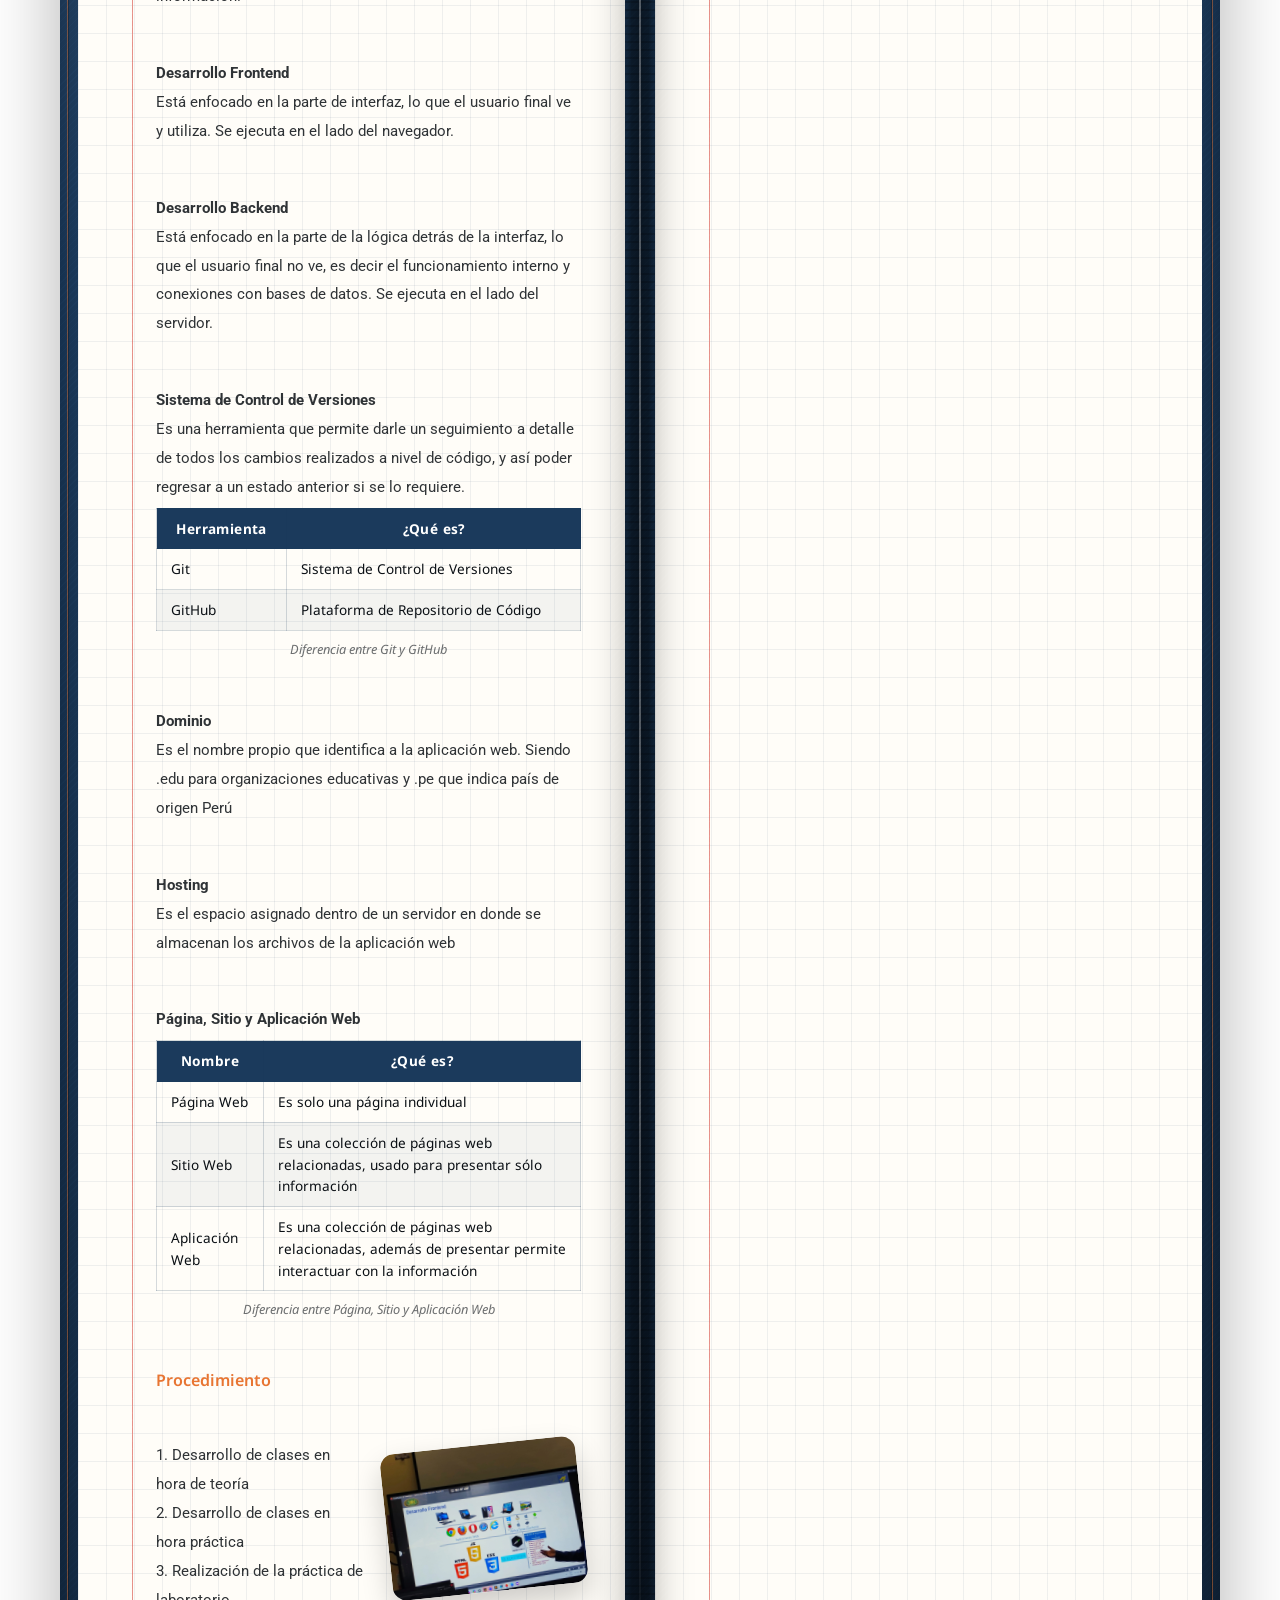
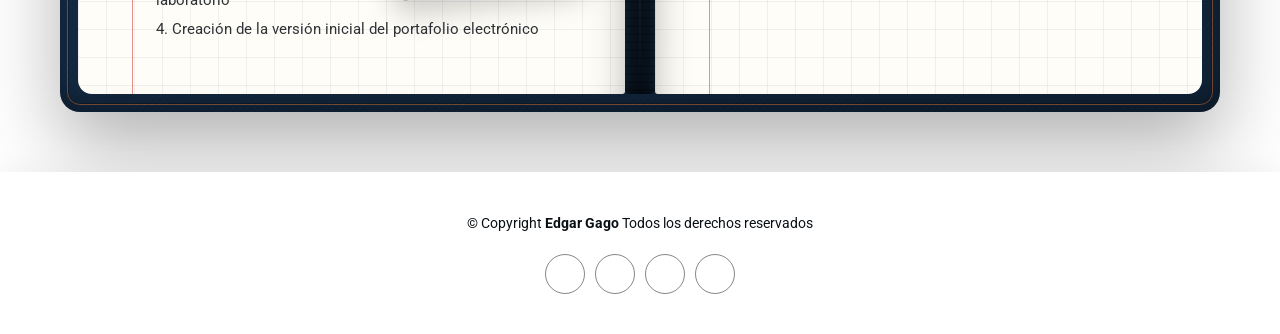
==== commit 3c34efd6: "tema oscuro" ====
--- a/cuaderno.html
+++ b/cuaderno.html
@@ -78,6 +78,17 @@
             ><i class="ri-linkedin-fill"></i
           ></a>
         </div>
+        <button
+          type="button"
+          id="themeToggle"
+          class="theme-toggle"
+          aria-label="Activar modo oscuro"
+          aria-pressed="false"
+          title="Activar modo oscuro"
+        >
+          <i class="ri-moon-line theme-toggle-icon theme-toggle-icon-dark"></i>
+          <i class="ri-sun-line theme-toggle-icon theme-toggle-icon-light"></i>
+        </button>
       </div>
     </header>
     <main class="main">
@@ -161,6 +172,7 @@
       <img src="" alt="" />
     </div>
     <script src="js/script.js"></script>
+    <script src="js/theme.js"></script>
     <script src="js/cuaderno-data.js"></script>
     <script src="js/cuaderno.js"></script>
   </body>
--- a/css/style.css
+++ b/css/style.css
@@ -802,7 +802,7 @@
   width: 70px;
   height: 70px;
   object-fit: cover;
-  background-color: #c1c1c1 
+  background-color: #c1c1c1;
 }
 
 .signature-info h4 {
@@ -1669,4 +1669,106 @@
   color: var(--accent-color);
   display: inline-block;
   margin-bottom: 0.8rem;
-}+}
+
+:root {
+  --toggle-size: 78px;
+  color-scheme: light;
+}
+.theme-toggle {
+  position: fixed;
+  top: 16px;
+  right: 20px;
+  z-index: 10000;
+  width: var(--toggle-size);
+  height: var(--toggle-size);
+  border-radius: 50%;
+  background-color: var(--surface-color);
+  box-shadow: 0px 2px 15px rgba(0, 0, 0, 0.15);
+  display: flex;
+  align-items: center;
+  justify-content: center;
+  color: var(--heading-color);
+  font-size: 28px;
+  cursor: pointer;
+  transition:
+    background-color 0.3s,
+    color 0.3s,
+    box-shadow 0.3s,
+    transform 0.3s;
+}
+.theme-toggle:hover {
+  background-color: var(--accent-color);
+  color: var(--contrast-color);
+  transform: translateY(-2px);
+}
+.theme-toggle:focus-visible {
+  outline: 2px solid var(--accent-color);
+  outline-offset: 3px;
+}
+.theme-toggle-icon {
+  display: none;
+  line-height: 0;
+}
+.theme-toggle-icon-dark {
+  display: block;
+}
+html[data-theme='dark'] .theme-toggle-icon-dark {
+  display: none;
+}
+html[data-theme='dark'] .theme-toggle-icon-light {
+  display: block;
+}
+@media (max-width: 1199px) {
+  :root {
+    --toggle-size: 46px;
+  }
+  .theme-toggle {
+    right: 16px;
+    font-size: 18px;
+  }
+}
+@media (max-width: 400px) {
+  .theme-toggle {
+    right: 10px;
+  }
+}
+html[data-theme='dark'] {
+  color-scheme: dark;
+  --background-color: #0a0f14;
+  --default-color: #eef2f6;
+  --heading-color: #f5f8fb;
+  --accent-color: #ff8a4c;
+  --surface-color: #111a24;
+  --contrast-color: #ffffff;
+  --nav-color: #eef2f6;
+  --nav-hover-color: #ff8a4c;
+  --nav-mobile-background-color: #111a24;
+  --nav-dropdown-background-color: #111a24;
+  --nav-dropdown-color: #eef2f6;
+  --nav-dropdown-hover-color: #ff8a4c;
+}
+html[data-theme='dark'] .light-background {
+  --background-color: #0d151f;
+  --surface-color: #141e2a;
+}
+html[data-theme='dark'] .chip {
+  background-color: #0f2943;
+}
+html[data-theme='dark'] .form-control {
+  border-color: rgba(255, 255, 255, 0.15);
+}
+html[data-theme='dark'] .navmenu .dropdown ul {
+  box-shadow: 0px 0px 30px rgba(0, 0, 0, 0.45);
+}
+html[data-theme='dark'] .header-container,
+html[data-theme='dark'] .portfolio-card,
+html[data-theme='dark'] .skill-box,
+html[data-theme='dark'] .service-item,
+html[data-theme='dark'] .testimonial-item,
+html[data-theme='dark'] .contact-form,
+html[data-theme='dark'] .personal-info,
+html[data-theme='dark'] .faq-item,
+html[data-theme='dark'] .theme-toggle {
+  box-shadow: 0 5px 25px rgba(0, 0, 0, 0.4);
+}
--- a/css/cuaderno.css
+++ b/css/cuaderno.css
@@ -5,12 +5,43 @@
 .notebook {
   display: flex;
   align-items: stretch;
-  background-color: var(--heading-color);
+  position: relative;
+  background: linear-gradient(
+    150deg,
+    color-mix(in srgb, var(--heading-color), white 14%) 0%,
+    var(--heading-color) 42%,
+    color-mix(in srgb, var(--heading-color), black 40%) 100%
+  );
   border-radius: 20px;
   padding: 18px;
-  box-shadow: 0 30px 70px rgba(0, 0, 0, 0.2);
-  position: relative;
-  display: flex;
+  box-shadow:
+    0 35px 80px rgba(0, 0, 0, 0.3),
+    0 1px 0 rgba(255, 255, 255, 0.12) inset,
+    0 -14px 26px rgba(0, 0, 0, 0.3) inset;
+}
+.notebook::before {
+  content: '';
+  position: absolute;
+  inset: 7px;
+  border-radius: 13px;
+  border: 1px solid color-mix(in srgb, var(--accent-color), transparent 55%);
+  box-shadow: 0 0 0 1px rgba(0, 0, 0, 0.25) inset;
+  pointer-events: none;
+}
+.notebook::after {
+  content: '';
+  position: absolute;
+  inset: 0;
+  border-radius: 20px;
+  background-image: repeating-linear-gradient(
+    135deg,
+    rgba(255, 255, 255, 0.05) 0px,
+    rgba(255, 255, 255, 0.05) 1px,
+    transparent 1px,
+    transparent 5px
+  );
+  mix-blend-mode: overlay;
+  pointer-events: none;
 }
 .notebook-page {
   position: relative;
@@ -50,13 +81,42 @@
 }
 .notebook-spine {
   position: relative;
-  width: 28px;
-  flex: 0 0 28px;
+  width: 30px;
+  flex: 0 0 30px;
+  border-radius: 4px;
+  background:
+    repeating-linear-gradient(
+      to bottom,
+      rgba(0, 0, 0, 0.18) 0px,
+      rgba(0, 0, 0, 0.18) 2px,
+      transparent 2px,
+      transparent 8px
+    ),
+    linear-gradient(
+      to right,
+      rgba(0, 0, 0, 0.05) 0%,
+      rgba(0, 0, 0, 0.5) 22%,
+      rgba(0, 0, 0, 0.62) 50%,
+      rgba(0, 0, 0, 0.5) 78%,
+      rgba(0, 0, 0, 0.05) 100%
+    );
+  box-shadow: inset 0 0 14px rgba(0, 0, 0, 0.55);
+}
+.notebook-spine::before {
+  content: '';
+  position: absolute;
+  top: 12px;
+  bottom: 12px;
+  left: 50%;
+  width: 2px;
+  transform: translateX(-50%);
+  border-radius: 2px;
   background: linear-gradient(
-    to right,
-    rgba(0, 0, 0, 0.18),
-    rgba(0, 0, 0, 0.4),
-    rgba(0, 0, 0, 0.18)
+    to bottom,
+    transparent,
+    rgba(255, 255, 255, 0.3) 20%,
+    rgba(255, 255, 255, 0.3) 80%,
+    transparent
   );
 }
 
@@ -167,13 +227,41 @@
   }
   .notebook-spine {
     width: 100%;
-    height: 26px;
-    flex: 0 0 26px;
+    height: 28px;
+    flex: 0 0 28px;
+    border-radius: 4px;
+    background:
+      repeating-linear-gradient(
+        to right,
+        rgba(0, 0, 0, 0.18) 0px,
+        rgba(0, 0, 0, 0.18) 2px,
+        transparent 2px,
+        transparent 8px
+      ),
+      linear-gradient(
+        to bottom,
+        rgba(0, 0, 0, 0.05) 0%,
+        rgba(0, 0, 0, 0.5) 22%,
+        rgba(0, 0, 0, 0.62) 50%,
+        rgba(0, 0, 0, 0.5) 78%,
+        rgba(0, 0, 0, 0.05) 100%
+      );
+    box-shadow: inset 0 0 14px rgba(0, 0, 0, 0.55);
+  }
+  .notebook-spine::before {
+    left: 12px;
+    right: 12px;
+    top: 50%;
+    bottom: auto;
+    width: auto;
+    height: 2px;
+    transform: translateY(-50%);
     background: linear-gradient(
-      to bottom,
-      rgba(0, 0, 0, 0.18),
-      rgba(0, 0, 0, 0.4),
-      rgba(0, 0, 0, 0.18)
+      to right,
+      transparent,
+      rgba(255, 255, 255, 0.3) 20%,
+      rgba(255, 255, 255, 0.3) 80%,
+      transparent
     );
   }
 
@@ -303,3 +391,81 @@
   opacity: 0;
   transform: translateY(8px);
 }
+
+.entry-table-wrap {
+  clear: both;
+  margin: 6px 0 30px;
+}
+.entry-table-wrap:last-child {
+  margin-bottom: 0;
+}
+.entry-table {
+  width: 100%;
+  border-collapse: collapse;
+  font-family: var(--nav-font);
+  font-size: 0.85rem;
+}
+.entry-table th,
+.entry-table td {
+  padding: 9px 14px;
+  text-align: left;
+  border: 1px solid color-mix(in srgb, var(--heading-color), transparent 82%);
+}
+.entry-table thead th {
+  background-color: var(--heading-color);
+  color: var(--contrast-color);
+  font-weight: 700;
+  letter-spacing: 0.4px;
+  text-align: center;
+}
+.entry-table tbody tr:nth-child(even) {
+  background-color: color-mix(in srgb, var(--heading-color), transparent 95%);
+}
+.entry-table-caption {
+  margin-top: 8px;
+  font-family: var(--nav-font);
+  font-size: 0.8rem;
+  font-style: italic;
+  text-align: center;
+  color: color-mix(in srgb, var(--default-color), transparent 40%);
+}
+@media (max-width: 560px) {
+  .entry-table-wrap {
+    overflow-x: auto;
+  }
+  .entry-table {
+    min-width: 420px;
+  }
+}
+html[data-theme='dark'] .notebook {
+  --heading-color: #1b3a5c;
+}
+html[data-theme='dark'] .notebook-page {
+  background-color: #161d27;
+  background-image:
+    repeating-linear-gradient(to right, rgba(255, 255, 255, 0.07) 0 1px, transparent 1px 28px),
+    repeating-linear-gradient(to bottom, rgba(255, 255, 255, 0.07) 0 1px, transparent 1px 28px);
+}
+html[data-theme='dark'] .entry-title {
+  color: #e5fbff;
+}
+html[data-theme='dark'] .week-nav-btn {
+  background-color: #1c2530;
+  color: #f3f6fa;
+}
+html[data-theme='dark'] .week-dropdown {
+  background-color: #1c2530;
+}
+html[data-theme='dark'] .week-option {
+  color: #f3f6fa;
+}
+html[data-theme='dark'] .entry-table th,
+html[data-theme='dark'] .entry-table td {
+  border-color: rgba(255, 255, 255, 0.14);
+}
+html[data-theme='dark'] .entry-table tbody tr:nth-child(even) {
+  background-color: rgba(255, 255, 255, 0.05);
+}
+html[data-theme='dark'] .cuaderno-viewer {
+  background-color: rgba(0, 0, 0, 0.92);
+}
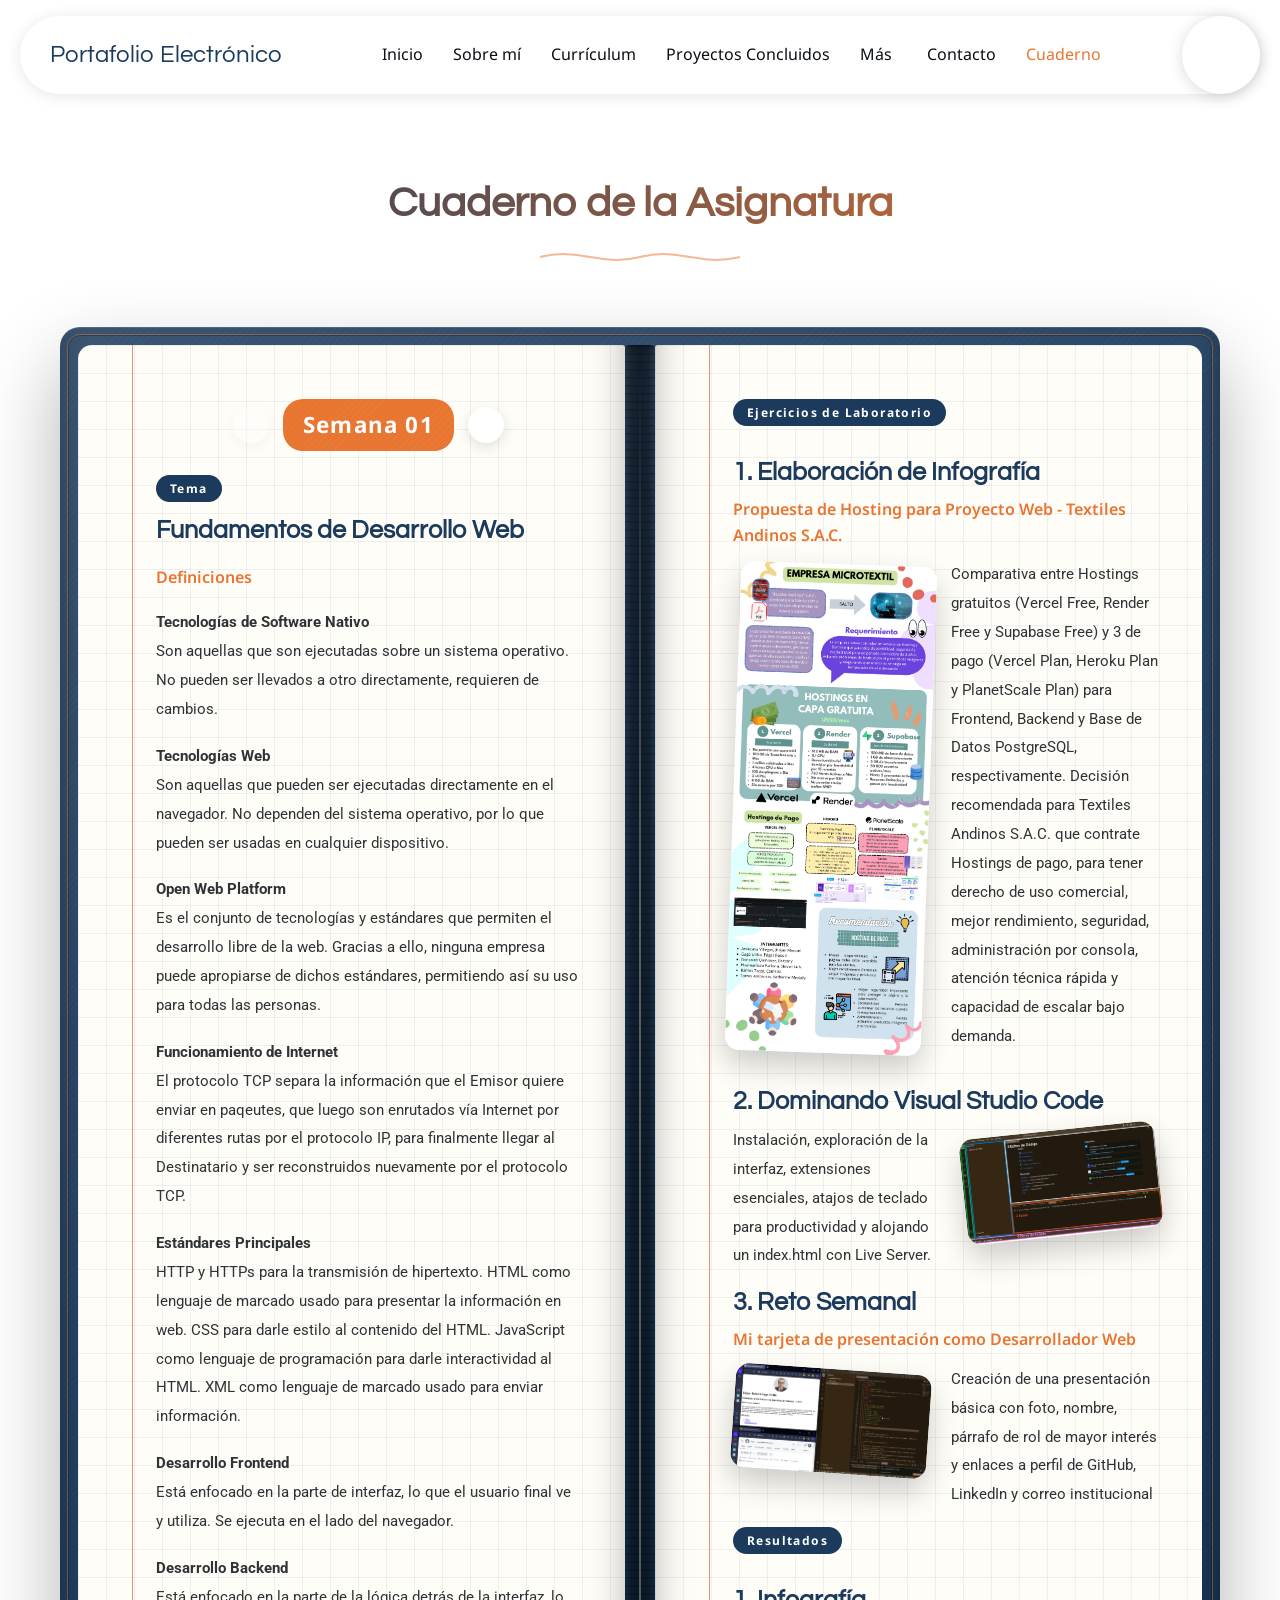
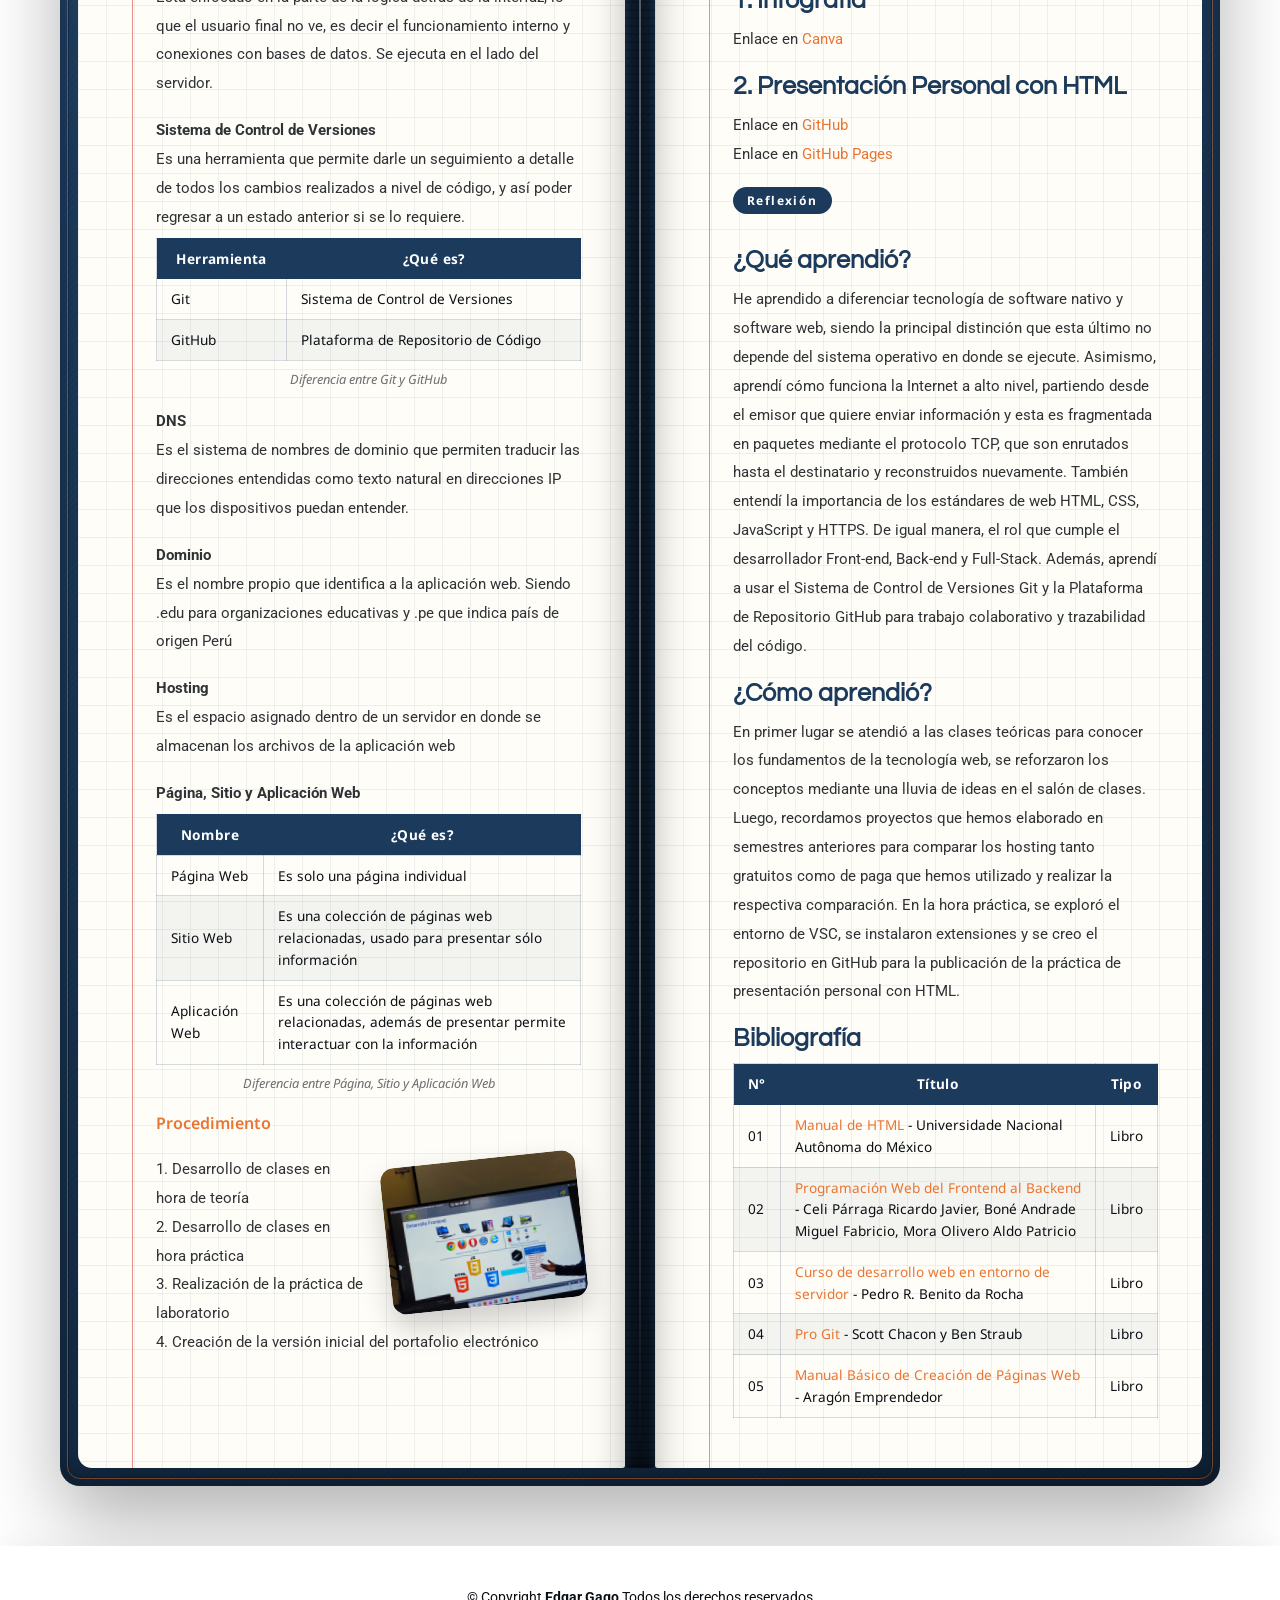
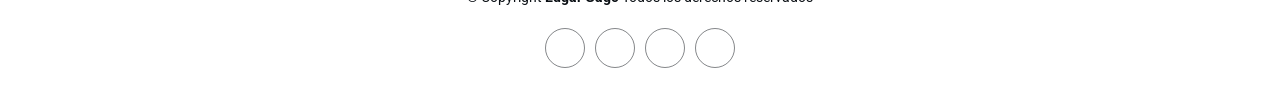
==== commit 6faf6676: "fragmentacion contenido de semanas" ====
--- a/cuaderno.html
+++ b/cuaderno.html
@@ -14,6 +14,18 @@
       href="https://cdn.jsdelivr.net/npm/remixicon@4.2.0/fonts/remixicon.css"
       rel="stylesheet"
     />
+    <script>
+      (function () {
+        try {
+          var savedTheme = localStorage.getItem('theme');
+          var prefersDark =
+            window.matchMedia && window.matchMedia('(prefers-color-scheme: dark)').matches;
+          if (savedTheme === 'dark' || (!savedTheme && prefersDark)) {
+            document.documentElement.setAttribute('data-theme', 'dark');
+          }
+        } catch (e) {}
+      })();
+    </script>
     <link rel="stylesheet" href="css/style.css" />
     <link rel="stylesheet" href="css/cuaderno.css" />
   </head>
@@ -173,7 +185,12 @@
     </div>
     <script src="js/script.js"></script>
     <script src="js/theme.js"></script>
-    <script src="js/cuaderno-data.js"></script>
+    <script>
+      for (let i = 1; i <= 16; i++) {
+        const n = String(i).padStart(2, '0');
+        document.write('<script src="js/informacion-semanas/semana' + n + '.js"><\/script>');
+      }
+    </script>
     <script src="js/cuaderno.js"></script>
   </body>
 </html>
--- a/css/style.css
+++ b/css/style.css
@@ -1664,6 +1664,15 @@
   object-position: 25% center;
 }
 
+.portfolio-image .media-placeholder img {
+  width: 100%;
+  height: 100%;
+  aspect-ratio: auto;
+  border-radius: 0;
+  box-shadow: none;
+  object-fit: cover;
+}
+
 .skill-box .icon {
   font-size: 2rem;
   color: var(--accent-color);
--- a/css/cuaderno.css
+++ b/css/cuaderno.css
@@ -125,7 +125,7 @@
   z-index: 1;
 }
 .entry {
-  margin-bottom: 48px;
+  margin-bottom: 18px;
 }
 .entry:last-child {
   margin-bottom: 0;
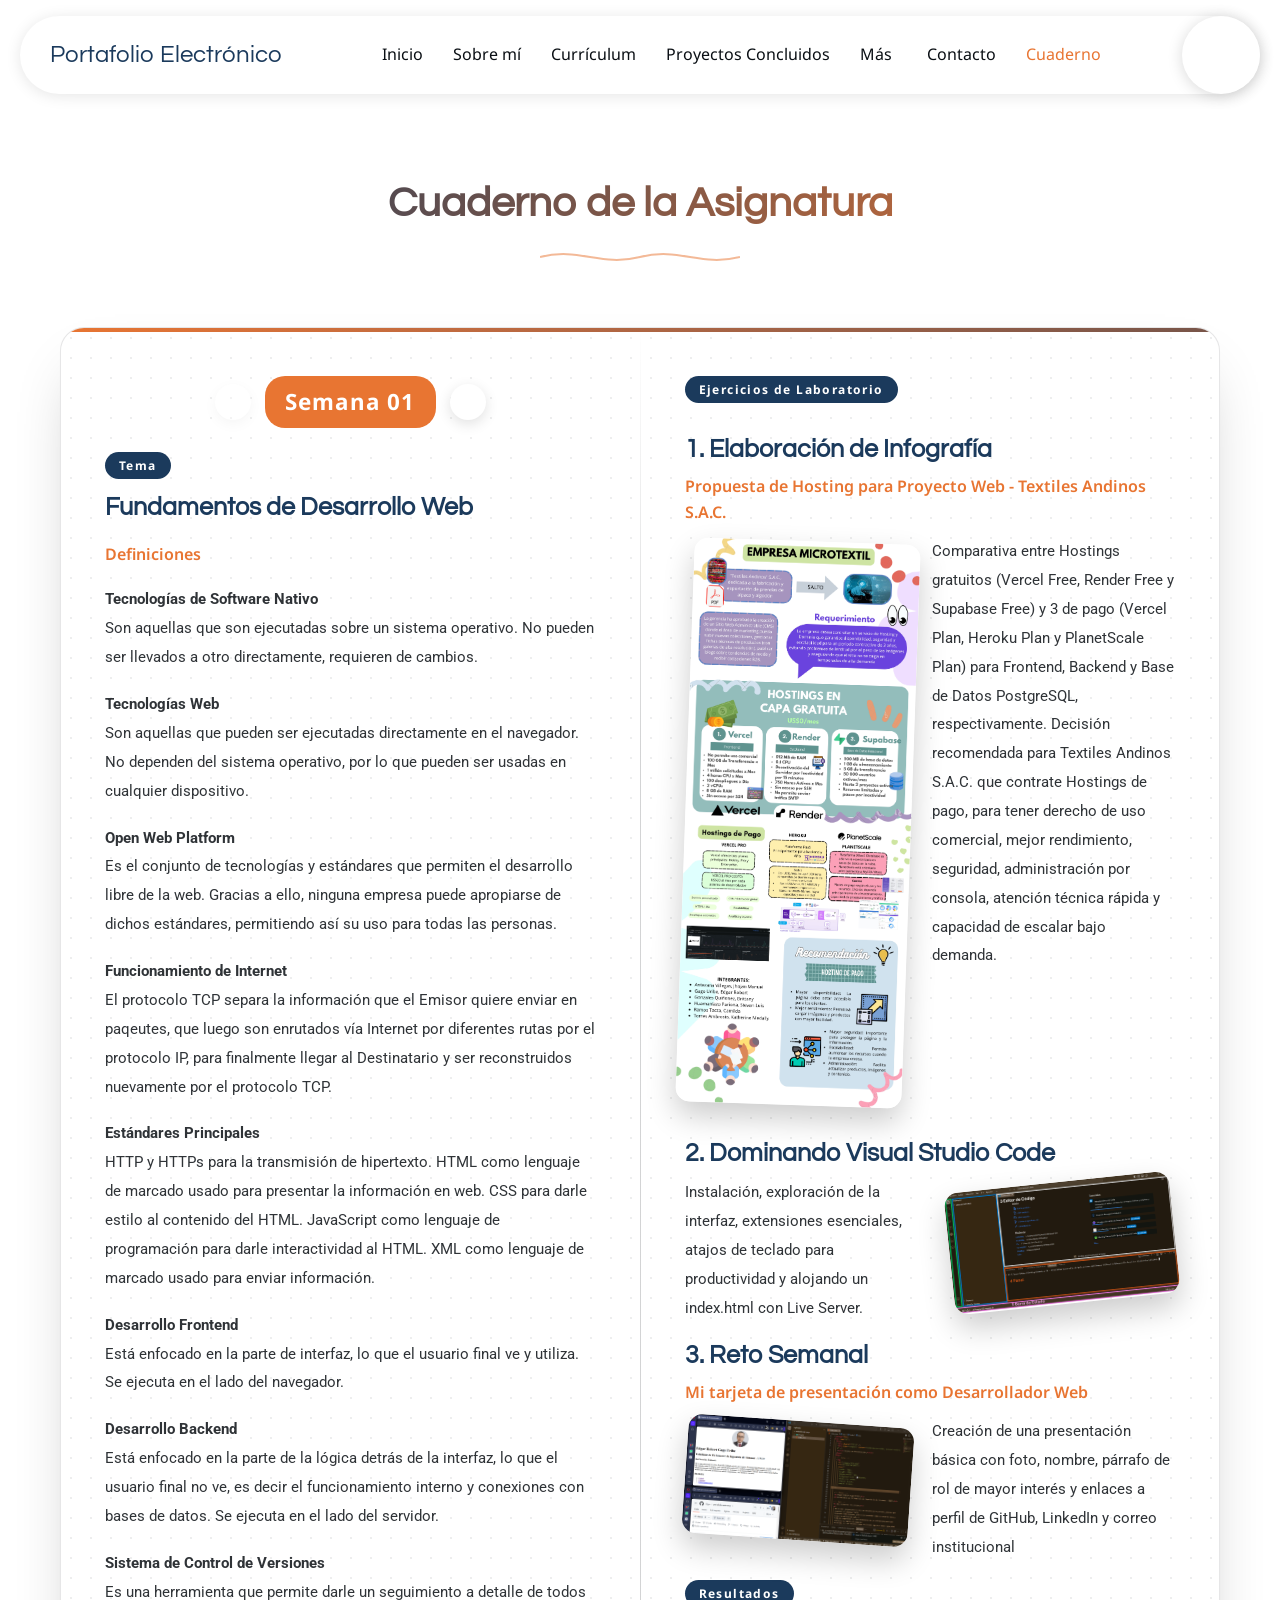
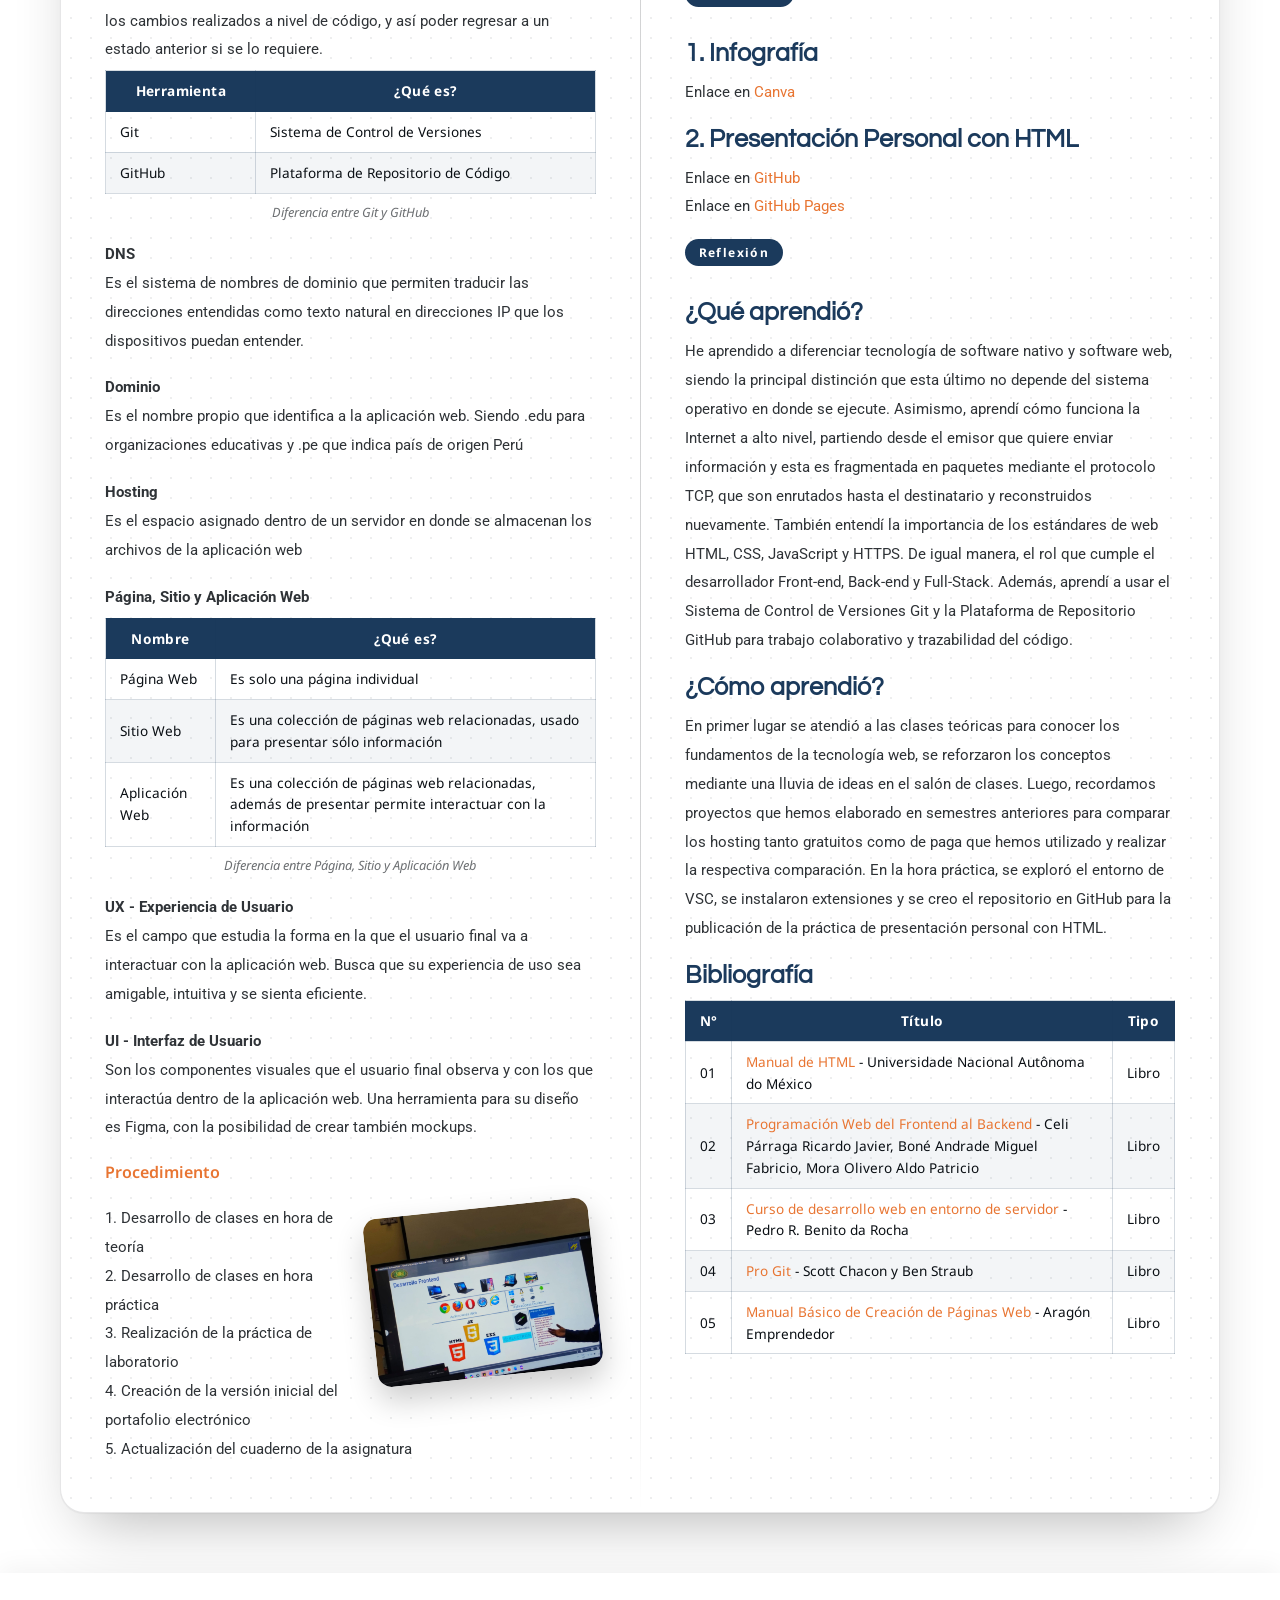
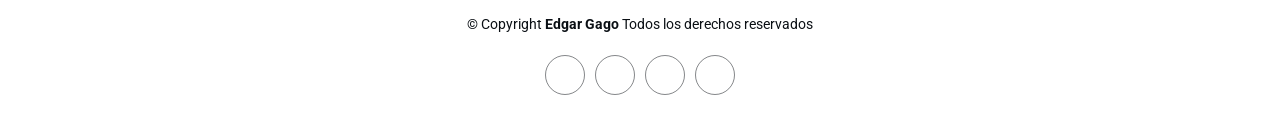
==== commit 961059b6: "implementacion visor de PDFs e informe de elicitacion de requerimientos" ====
--- a/cuaderno.html
+++ b/cuaderno.html
@@ -181,7 +181,31 @@
     </footer>
     <a href="#" id="scrollTop" class="scroll-top"><i class="ri-arrow-up-line"></i></a>
     <div id="cuadernoViewer" class="cuaderno-viewer">
-      <img src="" alt="" />
+      <div class="cuaderno-viewer-image">
+        <img src="" alt="" />
+      </div>
+      <div class="cuaderno-viewer-pdf">
+        <button type="button" class="cuaderno-viewer-pdf-close" aria-label="Cerrar">
+          <i class="ri-close-line"></i>
+        </button>
+        <div class="cuaderno-viewer-pdf-bar">
+          <div class="cuaderno-viewer-pdf-heading">
+            <i class="ri-file-pdf-2-line"></i>
+            <span class="cuaderno-viewer-pdf-title"></span>
+          </div>
+          <div class="cuaderno-viewer-pdf-actions">
+            <a class="cuaderno-viewer-pdf-download" href="" download>
+              <i class="ri-download-2-line"></i> <span>Descargar</span>
+            </a>
+            <a class="cuaderno-viewer-pdf-newtab" href="" target="_blank" rel="noopener">
+              <i class="ri-external-link-line"></i> <span>Abrir en Pestaña</span>
+            </a>
+          </div>
+        </div>
+        <div class="cuaderno-viewer-pdf-body">
+          <iframe class="cuaderno-viewer-pdf-frame" src="" title=""></iframe>
+        </div>
+      </div>
     </div>
     <script src="js/script.js"></script>
     <script src="js/theme.js"></script>
--- a/css/cuaderno.css
+++ b/css/cuaderno.css
@@ -2,120 +2,54 @@
   --heading-color: #1b3a5c;
 }
 
+.notebook,
+.notebook * {
+  box-sizing: border-box;
+}
+
 .notebook {
-  display: flex;
-  align-items: stretch;
   position: relative;
-  background: linear-gradient(
-    150deg,
-    color-mix(in srgb, var(--heading-color), white 14%) 0%,
-    var(--heading-color) 42%,
-    color-mix(in srgb, var(--heading-color), black 40%) 100%
-  );
-  border-radius: 20px;
-  padding: 18px;
+  display: grid;
+  grid-template-columns: 1fr 1px 1fr;
+  background-color: var(--surface-color);
+  border: 1px solid color-mix(in srgb, var(--default-color), transparent 90%);
+  border-radius: 24px;
+  overflow: hidden;
   box-shadow:
-    0 35px 80px rgba(0, 0, 0, 0.3),
-    0 1px 0 rgba(255, 255, 255, 0.12) inset,
-    0 -14px 26px rgba(0, 0, 0, 0.3) inset;
-}
+    0 1px 1px rgba(0, 0, 0, 0.04),
+    0 30px 60px -25px rgba(0, 0, 0, 0.3);
+}
+
 .notebook::before {
   content: '';
   position: absolute;
-  inset: 7px;
-  border-radius: 13px;
-  border: 1px solid color-mix(in srgb, var(--accent-color), transparent 55%);
-  box-shadow: 0 0 0 1px rgba(0, 0, 0, 0.25) inset;
-  pointer-events: none;
-}
-.notebook::after {
-  content: '';
-  position: absolute;
-  inset: 0;
-  border-radius: 20px;
-  background-image: repeating-linear-gradient(
-    135deg,
-    rgba(255, 255, 255, 0.05) 0px,
-    rgba(255, 255, 255, 0.05) 1px,
-    transparent 1px,
-    transparent 5px
+  inset: 0 0 auto 0;
+  height: 4px;
+  z-index: 2;
+  background: linear-gradient(
+    90deg,
+    var(--accent-color),
+    color-mix(in srgb, var(--accent-color), var(--heading-color) 55%)
   );
-  mix-blend-mode: overlay;
-  pointer-events: none;
-}
+}
+
 .notebook-page {
   position: relative;
-  flex: 1 1 50%;
-  min-height: 620px;
-  overflow: hidden;
-  padding: 54px 44px 50px 78px;
-  background-color: #fffdf8;
-  background-image:
-    repeating-linear-gradient(
-      to right,
-      color-mix(in srgb, var(--heading-color), transparent 93%) 0 1px,
-      transparent 1px 28px
-    ),
-    repeating-linear-gradient(
-      to bottom,
-      color-mix(in srgb, var(--heading-color), transparent 93%) 0 1px,
-      transparent 1px 28px
-    );
-}
-.notebook-page::before {
-  content: '';
-  position: absolute;
-  top: 0;
-  bottom: 0;
-  left: 54px;
-  width: 1px;
-  background-color: color-mix(in srgb, #d9564c, transparent 35%);
-}
-.notebook-page-left {
-  border-radius: 14px 3px 3px 14px;
-  box-shadow: inset -30px 0 40px -35px rgba(0, 0, 0, 0.35);
-}
-.notebook-page-right {
-  border-radius: 3px 14px 14px 3px;
-  box-shadow: inset 30px 0 40px -35px rgba(0, 0, 0, 0.35);
-}
+  min-height: 560px;
+  padding: 48px 44px;
+  background-image: radial-gradient(
+    color-mix(in srgb, var(--default-color), transparent 93%) 1px,
+    transparent 1px
+  );
+  background-size: 20px 20px;
+}
+
 .notebook-spine {
-  position: relative;
-  width: 30px;
-  flex: 0 0 30px;
-  border-radius: 4px;
-  background:
-    repeating-linear-gradient(
-      to bottom,
-      rgba(0, 0, 0, 0.18) 0px,
-      rgba(0, 0, 0, 0.18) 2px,
-      transparent 2px,
-      transparent 8px
-    ),
-    linear-gradient(
-      to right,
-      rgba(0, 0, 0, 0.05) 0%,
-      rgba(0, 0, 0, 0.5) 22%,
-      rgba(0, 0, 0, 0.62) 50%,
-      rgba(0, 0, 0, 0.5) 78%,
-      rgba(0, 0, 0, 0.05) 100%
-    );
-  box-shadow: inset 0 0 14px rgba(0, 0, 0, 0.55);
-}
-.notebook-spine::before {
-  content: '';
-  position: absolute;
-  top: 12px;
-  bottom: 12px;
-  left: 50%;
-  width: 2px;
-  transform: translateX(-50%);
-  border-radius: 2px;
   background: linear-gradient(
     to bottom,
     transparent,
-    rgba(255, 255, 255, 0.3) 20%,
-    rgba(255, 255, 255, 0.3) 80%,
+    color-mix(in srgb, var(--default-color), transparent 82%) 15%,
+    color-mix(in srgb, var(--default-color), transparent 82%) 85%,
     transparent
   );
 }
@@ -123,13 +57,22 @@
 .page-content {
   position: relative;
   z-index: 1;
-}
+  transition:
+    opacity 0.25s ease,
+    transform 0.25s ease;
+}
+.page-content.is-loading {
+  opacity: 0;
+  transform: translateY(8px);
+}
+
 .entry {
   margin-bottom: 18px;
 }
 .entry:last-child {
   margin-bottom: 0;
 }
+
 .entry-week {
   display: inline-block;
   font-family: var(--nav-font);
@@ -142,11 +85,13 @@
   border-radius: 20px;
   margin-bottom: 14px;
 }
+
 .entry-title {
   font-size: 1.55rem;
   line-height: 1.25;
   margin-bottom: 8px;
 }
+
 .entry-subtitle {
   font-family: var(--nav-font);
   font-size: 1rem;
@@ -154,6 +99,7 @@
   color: var(--accent-color);
   margin-bottom: 12px;
 }
+
 .entry-body {
   display: flow-root;
 }
@@ -162,6 +108,7 @@
   line-height: 1.9;
   color: color-mix(in srgb, var(--default-color), transparent 15%);
 }
+
 .entry-image-wrap {
   display: inline-block;
   max-width: 46%;
@@ -186,6 +133,7 @@
 .entry-image-wrap:hover .entry-image {
   transform: rotate(var(--tilt, 0deg)) scale(1.03);
 }
+
 .page-number {
   position: absolute;
   bottom: 16px;
@@ -199,103 +147,270 @@
 .notebook-page-right .page-number {
   left: 26px;
 }
+
+.entry-table-wrap {
+  clear: both;
+  margin: 6px 0 30px;
+}
+.entry-table-wrap:last-child {
+  margin-bottom: 0;
+}
+.entry-table {
+  width: 100%;
+  border-collapse: collapse;
+  font-family: var(--nav-font);
+  font-size: 0.85rem;
+}
+.entry-table th,
+.entry-table td {
+  padding: 9px 14px;
+  text-align: left;
+  border: 1px solid color-mix(in srgb, var(--heading-color), transparent 82%);
+}
+.entry-table thead th {
+  background-color: var(--heading-color);
+  color: var(--contrast-color);
+  font-weight: 700;
+  letter-spacing: 0.4px;
+  text-align: center;
+}
+.entry-table tbody tr:nth-child(even) {
+  background-color: color-mix(in srgb, var(--heading-color), transparent 95%);
+}
+.entry-table-caption {
+  margin-top: 8px;
+  font-family: var(--nav-font);
+  font-size: 0.8rem;
+  font-style: italic;
+  text-align: center;
+  color: color-mix(in srgb, var(--default-color), transparent 40%);
+}
+.entry-pdf-wrap {
+  clear: both;
+  display: flex;
+  align-items: stretch;
+  gap: 10px;
+  margin: 6px 0 30px;
+}
+.entry-pdf-wrap:last-child {
+  margin-bottom: 0;
+}
+.entry-pdf {
+  flex: 1;
+  display: flex;
+  align-items: center;
+  gap: 14px;
+  text-align: left;
+  padding: 14px 18px;
+  border-radius: 14px;
+  background-color: var(--surface-color);
+  border: 1px solid color-mix(in srgb, var(--heading-color), transparent 85%);
+  box-shadow: 0 10px 24px rgba(0, 0, 0, 0.08);
+  transition: 0.25s;
+}
+.entry-pdf:hover {
+  transform: translateY(-2px);
+  box-shadow: 0 14px 30px rgba(0, 0, 0, 0.14);
+  border-color: color-mix(in srgb, var(--accent-color), transparent 60%);
+}
+.entry-pdf-icon {
+  font-size: 2rem;
+  color: var(--accent-color);
+  flex-shrink: 0;
+}
+.entry-pdf-info {
+  display: flex;
+  flex-direction: column;
+  gap: 4px;
+  min-width: 0;
+}
+.entry-pdf-title {
+  font-family: var(--nav-font);
+  font-weight: 700;
+  font-size: 0.95rem;
+  color: var(--heading-color);
+  overflow: hidden;
+  text-overflow: ellipsis;
+  white-space: nowrap;
+}
+.entry-pdf-action {
+  font-family: var(--nav-font);
+  font-size: 0.8rem;
+  color: var(--accent-color);
+}
+.entry-pdf-download {
+  display: inline-flex;
+  align-items: center;
+  justify-content: center;
+  width: 48px;
+  flex-shrink: 0;
+  border-radius: 14px;
+  background-color: color-mix(in srgb, var(--accent-color), transparent 88%);
+  color: var(--accent-color);
+  font-size: 1.2rem;
+  transition: 0.25s;
+}
+.entry-pdf-download:hover {
+  background-color: var(--accent-color);
+  color: var(--contrast-color);
+}
 .cuaderno-viewer {
   position: fixed;
   inset: 0;
-  background-color: rgba(10, 15, 20, 0.86);
   display: none;
   align-items: center;
   justify-content: center;
   z-index: 999999;
   padding: 24px;
+  background-color: rgba(5, 8, 12, 0.78);
+  backdrop-filter: blur(8px);
+  -webkit-backdrop-filter: blur(8px);
+}
+.cuaderno-viewer.active {
+  display: flex;
+}
+.cuaderno-viewer-image {
+  display: none;
+  align-items: center;
+  justify-content: center;
   cursor: zoom-out;
 }
-.cuaderno-viewer.active {
-  display: flex;
-}
-.cuaderno-viewer img {
+.cuaderno-viewer-image img {
   max-width: 92vw;
   max-height: 88vh;
-  border-radius: 16px;
-  box-shadow: 0 25px 70px rgba(0, 0, 0, 0.45);
-  cursor: zoom-out;
-}
-@media (max-width: 900px) {
-  .notebook {
-    flex-direction: column;
-    padding: 14px;
-  }
-  .notebook-spine {
-    width: 100%;
-    height: 28px;
-    flex: 0 0 28px;
-    border-radius: 4px;
-    background:
-      repeating-linear-gradient(
-        to right,
-        rgba(0, 0, 0, 0.18) 0px,
-        rgba(0, 0, 0, 0.18) 2px,
-        transparent 2px,
-        transparent 8px
-      ),
-      linear-gradient(
-        to bottom,
-        rgba(0, 0, 0, 0.05) 0%,
-        rgba(0, 0, 0, 0.5) 22%,
-        rgba(0, 0, 0, 0.62) 50%,
-        rgba(0, 0, 0, 0.5) 78%,
-        rgba(0, 0, 0, 0.05) 100%
-      );
-    box-shadow: inset 0 0 14px rgba(0, 0, 0, 0.55);
-  }
-  .notebook-spine::before {
-    left: 12px;
-    right: 12px;
-    top: 50%;
-    bottom: auto;
-    width: auto;
-    height: 2px;
-    transform: translateY(-50%);
-    background: linear-gradient(
-      to right,
-      transparent,
-      rgba(255, 255, 255, 0.3) 20%,
-      rgba(255, 255, 255, 0.3) 80%,
-      transparent
-    );
-  }
-
-  .notebook-page {
-    min-height: auto;
-    padding: 44px 32px 44px 64px;
-  }
-  .notebook-page::before {
-    left: 40px;
-  }
-  .notebook-page-left,
-  .notebook-page-right {
-    border-radius: 12px;
-  }
-  .notebook-page-left {
-    box-shadow: inset 0 -30px 40px -35px rgba(0, 0, 0, 0.3);
-  }
-  .notebook-page-right {
-    box-shadow: inset 0 30px 40px -35px rgba(0, 0, 0, 0.3);
-  }
-}
-@media (max-width: 560px) {
-  .notebook-page {
-    padding: 36px 24px 36px 52px;
-  }
-  .entry-title {
-    font-size: 1.3rem;
-  }
-  .entry-image-wrap {
-    float: none;
-    display: block;
-    max-width: 100%;
-    margin: 14px 0 18px;
-  }
+  border-radius: 18px;
+  box-shadow: 0 30px 80px rgba(0, 0, 0, 0.5);
+}
+.cuaderno-viewer-pdf {
+  position: relative;
+  display: none;
+  flex-direction: column;
+  width: min(980px, 94vw);
+  height: min(860px, 90vh);
+  background-color: var(--surface-color);
+  border-radius: 20px;
+  overflow: hidden;
+  box-shadow: 0 40px 90px -20px rgba(0, 0, 0, 0.55);
+  cursor: default;
+  transform: scale(0.96);
+  opacity: 0;
+  transition:
+    transform 0.25s ease,
+    opacity 0.25s ease;
+}
+.cuaderno-viewer.active .cuaderno-viewer-pdf {
+  transform: scale(1);
+  opacity: 1;
+}
+.cuaderno-viewer-pdf::before {
+  content: '';
+  position: absolute;
+  inset: 0 0 auto 0;
+  height: 4px;
+  z-index: 2;
+  background: linear-gradient(
+    90deg,
+    var(--accent-color),
+    color-mix(in srgb, var(--accent-color), var(--heading-color) 55%)
+  );
+}
+.cuaderno-viewer-pdf-close {
+  position: absolute;
+  top: 14px;
+  right: 14px;
+  z-index: 3;
+  display: inline-flex;
+  align-items: center;
+  justify-content: center;
+  width: 34px;
+  height: 34px;
+  border-radius: 50%;
+  background-color: color-mix(in srgb, var(--default-color), transparent 88%);
+  color: var(--default-color);
+  font-size: 18px;
+  transition: 0.2s;
+}
+.cuaderno-viewer-pdf-close:hover {
+  background-color: var(--accent-color);
+  color: var(--contrast-color);
+  transform: rotate(90deg);
+}
+.cuaderno-viewer-pdf-bar {
+  display: flex;
+  align-items: center;
+  justify-content: space-between;
+  flex-wrap: wrap;
+  gap: 10px;
+  padding: 22px 60px 16px 24px;
+  border-bottom: 1px solid color-mix(in srgb, var(--default-color), transparent 90%);
+}
+.cuaderno-viewer-pdf-heading {
+  display: flex;
+  align-items: center;
+  gap: 10px;
+  min-width: 0;
+}
+.cuaderno-viewer-pdf-heading i {
+  font-size: 1.4rem;
+  color: var(--accent-color);
+  flex-shrink: 0;
+}
+.cuaderno-viewer-pdf-title {
+  font-family: var(--nav-font);
+  font-weight: 700;
+  font-size: 1rem;
+  color: var(--heading-color);
+  white-space: nowrap;
+  overflow: hidden;
+  text-overflow: ellipsis;
+}
+.cuaderno-viewer-pdf-actions {
+  display: flex;
+  align-items: center;
+  gap: 10px;
+  flex-shrink: 0;
+}
+.cuaderno-viewer-pdf-download,
+.cuaderno-viewer-pdf-newtab {
+  display: inline-flex;
+  align-items: center;
+  gap: 6px;
+  font-family: var(--nav-font);
+  font-size: 0.82rem;
+  font-weight: 600;
+  padding: 8px 14px;
+  border-radius: 20px;
+  transition: 0.2s;
+  white-space: nowrap;
+}
+.cuaderno-viewer-pdf-download {
+  background-color: var(--accent-color);
+  color: var(--contrast-color);
+}
+.cuaderno-viewer-pdf-download:hover {
+  background-color: color-mix(in srgb, var(--accent-color), transparent 15%);
+  color: var(--contrast-color);
+}
+.cuaderno-viewer-pdf-newtab {
+  background-color: color-mix(in srgb, var(--heading-color), transparent 92%);
+  color: var(--heading-color);
+}
+.cuaderno-viewer-pdf-newtab:hover {
+  background-color: color-mix(in srgb, var(--heading-color), transparent 80%);
+  color: var(--heading-color);
+}
+.cuaderno-viewer-pdf-body {
+  flex: 1;
+  padding: 16px;
+  background-color: color-mix(in srgb, var(--default-color), transparent 95%);
+}
+.cuaderno-viewer-pdf-frame {
+  width: 100%;
+  height: 100%;
+  border: 0;
+  border-radius: 12px;
+  background-color: #ffffff;
+  box-shadow: 0 4px 20px rgba(0, 0, 0, 0.12);
 }
 
 .week-nav {
@@ -327,6 +442,7 @@
   cursor: not-allowed;
   pointer-events: none;
 }
+
 .week-selector {
   position: relative;
 }
@@ -344,6 +460,7 @@
   border-radius: 20px;
   cursor: pointer;
 }
+
 .week-dropdown {
   position: absolute;
   top: calc(100% + 5px);
@@ -382,79 +499,93 @@
   background-color: var(--accent-color);
   color: var(--contrast-color);
 }
-.page-content {
-  transition:
-    opacity 0.25s ease,
-    transform 0.25s ease;
-}
-.page-content.is-loading {
-  opacity: 0;
-  transform: translateY(8px);
-}
-
-.entry-table-wrap {
-  clear: both;
-  margin: 6px 0 30px;
-}
-.entry-table-wrap:last-child {
-  margin-bottom: 0;
-}
-.entry-table {
-  width: 100%;
-  border-collapse: collapse;
-  font-family: var(--nav-font);
-  font-size: 0.85rem;
-}
-.entry-table th,
-.entry-table td {
-  padding: 9px 14px;
-  text-align: left;
-  border: 1px solid color-mix(in srgb, var(--heading-color), transparent 82%);
-}
-.entry-table thead th {
-  background-color: var(--heading-color);
-  color: var(--contrast-color);
-  font-weight: 700;
-  letter-spacing: 0.4px;
-  text-align: center;
-}
-.entry-table tbody tr:nth-child(even) {
-  background-color: color-mix(in srgb, var(--heading-color), transparent 95%);
-}
-.entry-table-caption {
-  margin-top: 8px;
-  font-family: var(--nav-font);
-  font-size: 0.8rem;
-  font-style: italic;
-  text-align: center;
-  color: color-mix(in srgb, var(--default-color), transparent 40%);
-}
+
+@media (max-width: 900px) {
+  .notebook {
+    grid-template-columns: 1fr;
+    border-radius: 20px;
+  }
+  .notebook-spine {
+    height: 1px;
+  }
+  .notebook-page {
+    min-height: auto;
+    padding: 36px 28px;
+  }
+}
+
 @media (max-width: 560px) {
+  .notebook-page {
+    padding: 28px 20px;
+  }
+  .entry-title {
+    font-size: 1.3rem;
+  }
+  .entry-image-wrap {
+    float: none;
+    display: block;
+    max-width: 100%;
+    margin: 16px 0;
+  }
+  .week-dropdown {
+    grid-template-columns: repeat(3, 1fr);
+    min-width: 220px;
+  }
   .entry-table-wrap {
     overflow-x: auto;
   }
   .entry-table {
     min-width: 420px;
   }
-}
+  .entry-pdf-wrap {
+    flex-direction: column;
+  }
+  .entry-pdf-download {
+    width: 100%;
+    height: 44px;
+  }
+  .cuaderno-viewer-pdf {
+    width: 100vw;
+    height: 100vh;
+    border-radius: 0;
+  }
+  .cuaderno-viewer-pdf-bar {
+    padding: 18px 50px 14px 16px;
+  }
+  .cuaderno-viewer-pdf-actions span {
+    display: none;
+  }
+  .cuaderno-viewer-pdf-download,
+  .cuaderno-viewer-pdf-newtab {
+    padding: 8px 10px;
+  }
+  .cuaderno-viewer-pdf-body {
+    padding: 10px;
+  }
+}
+
 html[data-theme='dark'] .notebook {
-  --heading-color: #1b3a5c;
+  box-shadow:
+    0 1px 0 rgba(255, 255, 255, 0.04) inset,
+    0 35px 70px -25px rgba(0, 0, 0, 0.65);
 }
 html[data-theme='dark'] .notebook-page {
-  background-color: #161d27;
-  background-image:
-    repeating-linear-gradient(to right, rgba(255, 255, 255, 0.07) 0 1px, transparent 1px 28px),
-    repeating-linear-gradient(to bottom, rgba(255, 255, 255, 0.07) 0 1px, transparent 1px 28px);
+  background-image: radial-gradient(rgba(255, 255, 255, 0.05) 1px, transparent 1px);
 }
 html[data-theme='dark'] .entry-title {
   color: #e5fbff;
+}
+html[data-theme='dark'] .entry-image {
+  box-shadow: 0 16px 36px -14px rgba(0, 0, 0, 0.6);
 }
 html[data-theme='dark'] .week-nav-btn {
   background-color: #1c2530;
   color: #f3f6fa;
+  box-shadow: 0 20px 45px -12px rgba(0, 0, 0, 0.55);
 }
 html[data-theme='dark'] .week-dropdown {
   background-color: #1c2530;
+  box-shadow: 0 20px 45px -12px rgba(0, 0, 0, 0.55);
 }
 html[data-theme='dark'] .week-option {
   color: #f3f6fa;
@@ -467,5 +598,35 @@
   background-color: rgba(255, 255, 255, 0.05);
 }
 html[data-theme='dark'] .cuaderno-viewer {
-  background-color: rgba(0, 0, 0, 0.92);
-}
+  background-color: rgba(0, 0, 0, 0.82);
+}
+html[data-theme='dark'] .entry-pdf {
+  background-color: #1c2530;
+  border-color: rgba(255, 255, 255, 0.08);
+}
+html[data-theme='dark'] .entry-pdf-title {
+  color: #f3f6fa;
+}
+html[data-theme='dark'] .cuaderno-viewer-pdf {
+  background-color: #141e2a;
+}
+html[data-theme='dark'] .cuaderno-viewer-pdf-bar {
+  border-color: rgba(255, 255, 255, 0.08);
+}
+html[data-theme='dark'] .cuaderno-viewer-pdf-close {
+  background-color: rgba(255, 255, 255, 0.08);
+  color: #f3f6fa;
+}
+html[data-theme='dark'] .cuaderno-viewer-pdf-newtab {
+  background-color: rgba(255, 255, 255, 0.08);
+  color: #f3f6fa;
+}
+html[data-theme='dark'] .cuaderno-viewer-pdf-body {
+  background-color: rgba(255, 255, 255, 0.04);
+}
+
+html[data-theme='dark'] .entry-week,
+html[data-theme='dark'] .entry-table thead th {
+  background-color: #1c2530;
+  color: #f3f6fa;
+}
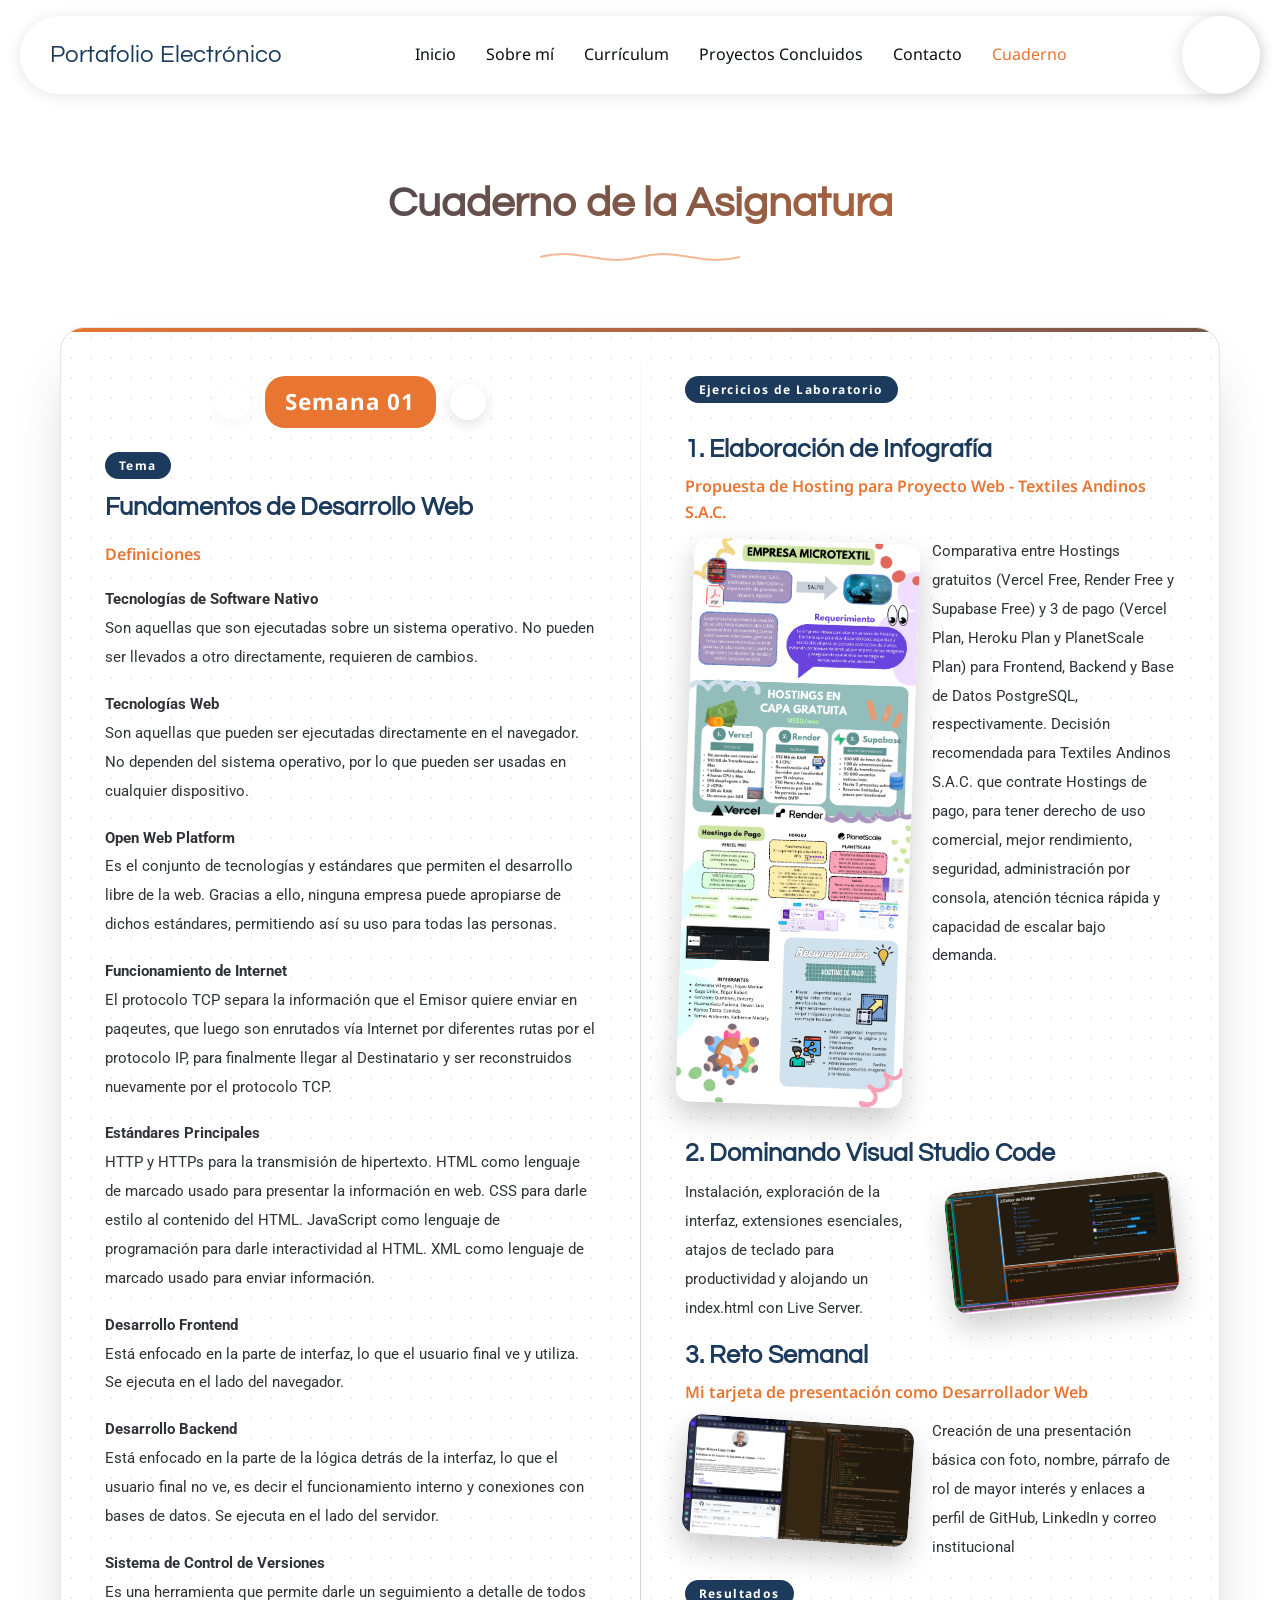
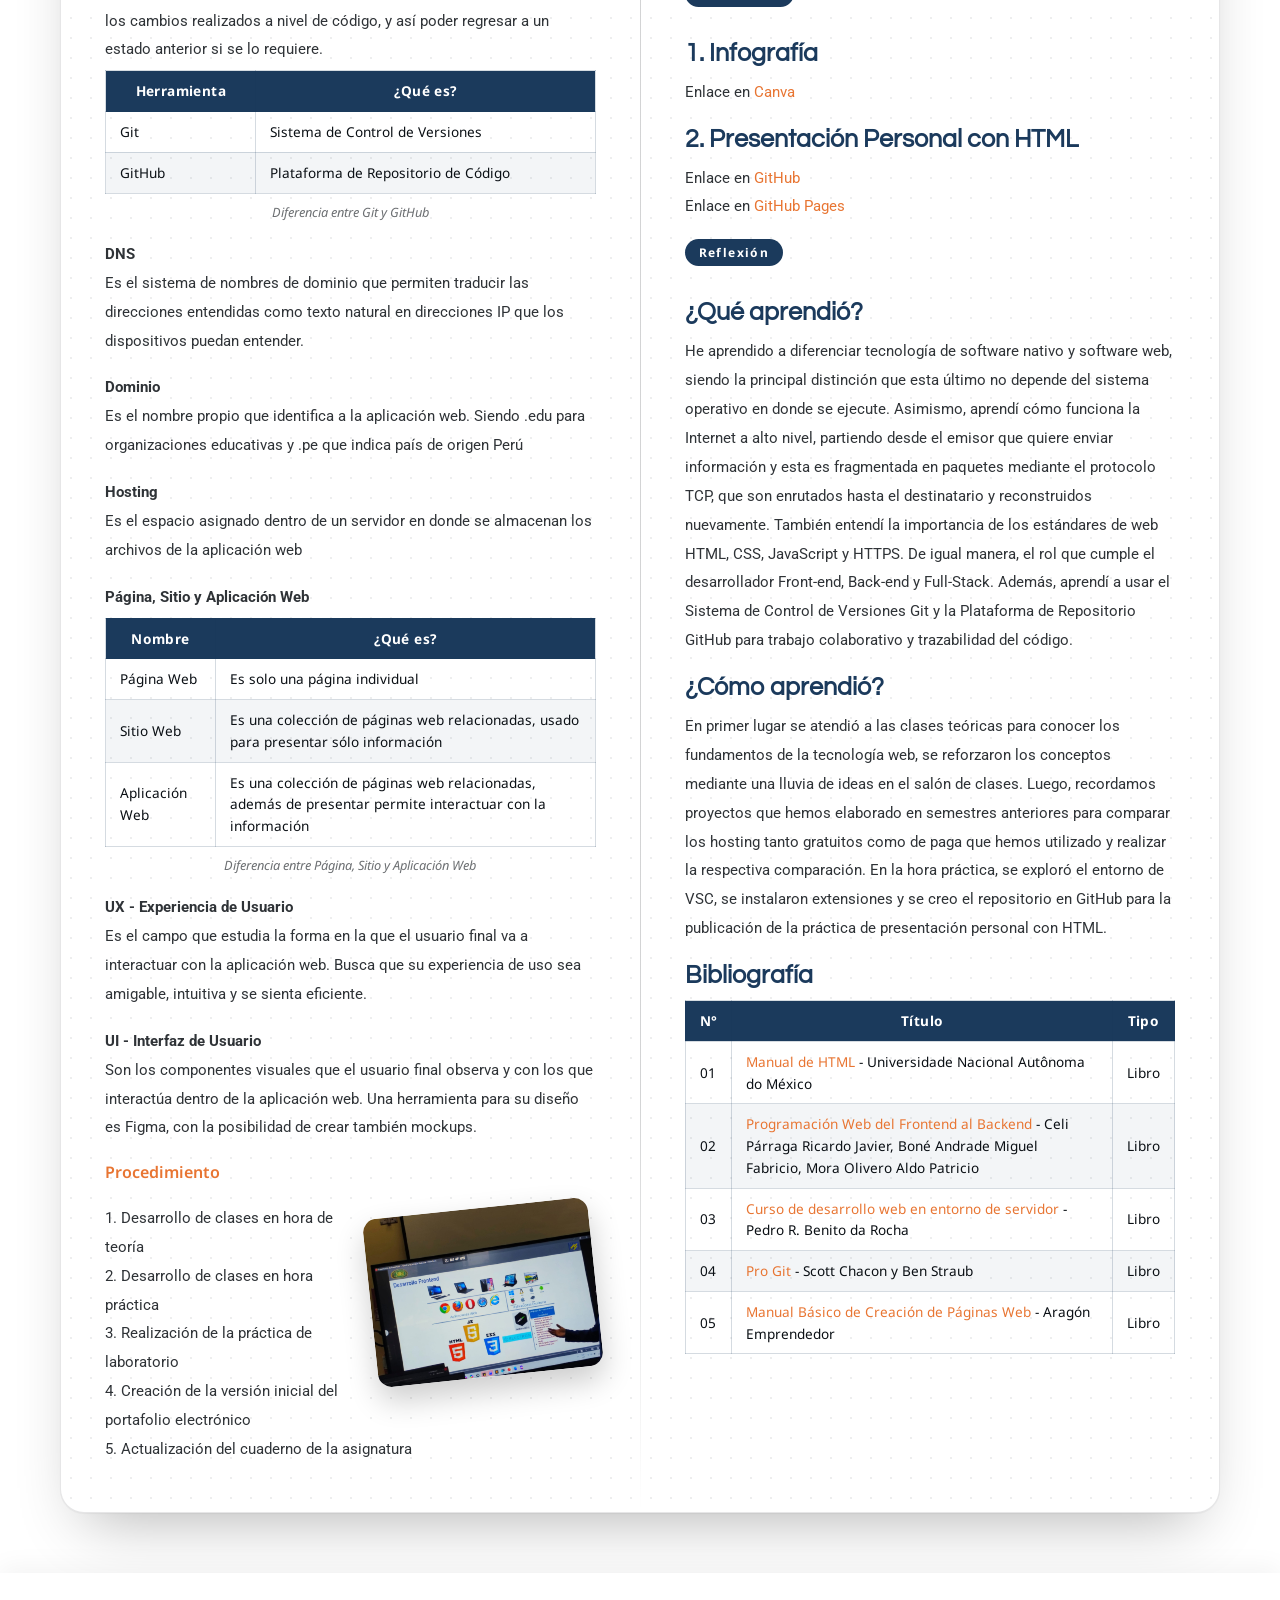
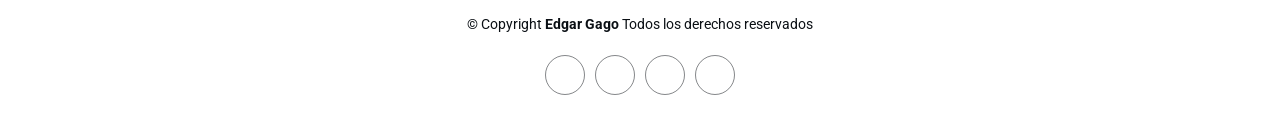
==== commit 68ba1a2a: "correcion estructura portafolio" ====
--- a/cuaderno.html
+++ b/cuaderno.html
@@ -41,24 +41,6 @@
             <li><a href="index.html#about">Sobre mí</a></li>
             <li><a href="index.html#resume">Currículum</a></li>
             <li><a href="index.html#portfolio">Proyectos Concluidos</a></li>
-            <li class="dropdown">
-              <a href="#"><span>Más</span> <i class="ri-arrow-down-s-line toggle-dropdown"></i></a>
-              <ul>
-                <li><a href="#">Elemento uno</a></li>
-                <li class="dropdown">
-                  <a href="#"
-                    ><span>Más aún</span> <i class="ri-arrow-down-s-line toggle-dropdown"></i
-                  ></a>
-                  <ul>
-                    <li><a href="#">Sub elemento uno</a></li>
-                    <li><a href="#">Sub elemento dos</a></li>
-                    <li><a href="#">Sub elemento tres</a></li>
-                  </ul>
-                </li>
-                <li><a href="#">Elemento dos</a></li>
-                <li><a href="#">Elemento tres</a></li>
-              </ul>
-            </li>
             <li><a href="index.html#contact">Contacto</a></li>
             <li><a href="cuaderno.html" class="active">Cuaderno</a></li>
           </ul>
--- a/css/style.css
+++ b/css/style.css
@@ -653,26 +653,56 @@
 .hero-image .shape-1,
 .hero-image .shape-2 {
   position: absolute;
-  border-radius: 30% 70% 70% 30% / 30% 30% 70% 70%;
+  border-radius: 50%;
+  aspect-ratio: 1 / 1;
   z-index: 1;
+  pointer-events: none;
+  filter: blur(60px);
 }
 
 .hero-image .shape-1 {
-  width: 300px;
-  height: 300px;
-  background-color: color-mix(in srgb, var(--accent-color), transparent 85%);
-  top: -20px;
-  right: -20px;
-  animation: morphShape 15s linear infinite;
+  width: 75%;
+  top: -4%;
+  right: -4%;
+  background: radial-gradient(
+    circle,
+    color-mix(in srgb, var(--accent-color), transparent 65%) 0%,
+    transparent 70%
+  );
+  animation: floatGlow 9s ease-in-out infinite;
 }
 
 .hero-image .shape-2 {
-  width: 200px;
-  height: 200px;
-  background-color: color-mix(in srgb, var(--heading-color), transparent 90%);
-  bottom: -20px;
-  left: -20px;
-  animation: morphShape 20s linear infinite reverse;
+  width: 60%;
+  bottom: -4%;
+  left: -4%;
+  background: radial-gradient(
+    circle,
+    color-mix(in srgb, var(--heading-color), transparent 72%) 0%,
+    transparent 70%
+  );
+  animation: floatGlow 12s ease-in-out infinite reverse;
+}
+
+@keyframes floatGlow {
+  0%,
+  100% {
+    transform: translate(0, 0) scale(1);
+  }
+  50% {
+    transform: translate(14px, -18px) scale(1.08);
+  }
+}
+
+html[data-theme='dark'] .hero-image .shape-2 {
+  background: radial-gradient(circle, rgba(96, 140, 255, 0.3) 0%, transparent 70%);
+}
+
+@media (prefers-reduced-motion: reduce) {
+  .hero-image .shape-1,
+  .hero-image .shape-2 {
+    animation: none;
+  }
 }
 
 @keyframes morphShape {
@@ -1590,6 +1620,11 @@
 .btn-submit:hover {
   background-color: color-mix(in srgb, var(--accent-color), transparent 15%);
   transform: translateY(-1px);
+}
+
+a.btn-submit,
+a.btn-submit:hover {
+  color: var(--contrast-color);
 }
 
 @media (max-width: 991px) {
@@ -1781,3 +1816,204 @@
 html[data-theme='dark'] .theme-toggle {
   box-shadow: 0 5px 25px rgba(0, 0, 0, 0.4);
 }
+
+.cert-badge {
+  display: inline-flex;
+  align-items: center;
+  gap: 8px;
+  margin-top: 12px;
+  padding: 4px 16px 4px 4px;
+  border-radius: 30px;
+  font-family: var(--nav-font);
+  font-size: 0.82rem;
+  font-weight: 600;
+  color: var(--heading-color);
+  background-color: var(--surface-color);
+  border: 1px solid color-mix(in srgb, var(--default-color), transparent 88%);
+  box-shadow: 0 4px 14px rgba(0, 0, 0, 0.06);
+  cursor: pointer;
+  transition: 0.25s;
+}
+.cert-badge-icon {
+  display: inline-flex;
+  align-items: center;
+  justify-content: center;
+  width: 26px;
+  height: 26px;
+  border-radius: 50%;
+  background-color: color-mix(in srgb, var(--accent-color), transparent 85%);
+  color: var(--accent-color);
+  font-size: 14px;
+  flex-shrink: 0;
+  transition: 0.25s;
+}
+.cert-badge:hover {
+  border-color: color-mix(in srgb, var(--accent-color), transparent 40%);
+  box-shadow: 0 8px 20px rgba(0, 0, 0, 0.1);
+  transform: translateY(-2px);
+}
+.cert-badge:hover .cert-badge-icon {
+  background-color: var(--accent-color);
+  color: var(--contrast-color);
+}
+
+.cert-viewer {
+  position: fixed;
+  inset: 0;
+  display: none;
+  align-items: center;
+  justify-content: center;
+  z-index: 999999;
+  padding: 24px;
+  background-color: rgba(5, 8, 12, 0.78);
+  backdrop-filter: blur(8px);
+}
+.cert-viewer.active {
+  display: flex;
+}
+.cert-viewer-box {
+  position: relative;
+  display: flex;
+  flex-direction: column;
+  width: min(980px, 94vw);
+  height: min(860px, 90vh);
+  background-color: var(--surface-color);
+  border-radius: 20px;
+  overflow: hidden;
+  box-shadow: 0 40px 90px -20px rgba(0, 0, 0, 0.55);
+}
+.cert-viewer-right {
+  display: flex;
+  align-items: center;
+  gap: 10px;
+  flex-shrink: 0;
+}
+.cert-viewer-close {
+  display: inline-flex;
+  align-items: center;
+  justify-content: center;
+  width: 34px;
+  height: 34px;
+  border-radius: 50%;
+  background-color: color-mix(in srgb, var(--default-color), transparent 88%);
+  color: var(--default-color);
+  font-size: 18px;
+  flex-shrink: 0;
+  transition: 0.2s;
+}
+
+.cert-viewer-close:hover {
+  background-color: var(--accent-color);
+  color: var(--contrast-color);
+  transform: rotate(90deg);
+}
+.cert-viewer-bar {
+  display: flex;
+  align-items: center;
+  justify-content: space-between;
+  flex-wrap: wrap;
+  gap: 10px;
+  padding: 16px 24px;
+}
+.cert-viewer-title {
+  font-family: var(--nav-font);
+  font-weight: 700;
+  font-size: 1rem;
+  color: var(--heading-color);
+  white-space: nowrap;
+  overflow: hidden;
+  text-overflow: ellipsis;
+}
+.cert-viewer-actions {
+  display: flex;
+  gap: 10px;
+}
+.cert-viewer-actions a {
+  display: inline-flex;
+  align-items: center;
+  gap: 6px;
+  font-family: var(--nav-font);
+  font-size: 0.82rem;
+  font-weight: 600;
+  padding: 8px 14px;
+  border-radius: 20px;
+  transition: 0.2s;
+  white-space: nowrap;
+}
+.cert-viewer-download {
+  background-color: var(--accent-color);
+  color: var(--contrast-color);
+}
+.cert-viewer-newtab {
+  background-color: color-mix(in srgb, var(--heading-color), transparent 92%);
+  color: var(--heading-color);
+}
+.cert-viewer-download:hover {
+  background-color: color-mix(in srgb, var(--accent-color), transparent 15%);
+  color: var(--contrast-color);
+}
+.cert-viewer-newtab:hover {
+  background-color: color-mix(in srgb, var(--heading-color), transparent 80%);
+  color: var(--heading-color);
+}
+.cert-viewer-body {
+  flex: 1;
+  padding: 16px;
+  background-color: color-mix(in srgb, var(--default-color), transparent 95%);
+}
+.cert-viewer-frame {
+  width: 100%;
+  height: 100%;
+  border: 0;
+  border-radius: 12px;
+  background-color: #ffffff;
+}
+
+@media (max-width: 560px) {
+  .cert-viewer-box {
+    width: 100vw;
+    height: 100vh;
+    border-radius: 0;
+  }
+  .cert-viewer-bar {
+    padding: 14px 16px;
+  }
+  .cert-viewer-actions span {
+    display: none;
+  }
+}
+
+html[data-theme='dark'] .cert-viewer-box {
+  background-color: #141e2a;
+}
+html[data-theme='dark'] .cert-viewer-bar {
+  border-color: rgba(255, 255, 255, 0.08);
+}
+html[data-theme='dark'] .cert-viewer-close,
+html[data-theme='dark'] .cert-viewer-newtab {
+  background-color: rgba(255, 255, 255, 0.08);
+  color: #f3f6fa;
+}
+html[data-theme='dark'] .cert-viewer-body {
+  background-color: rgba(255, 255, 255, 0.04);
+}
+
+::view-transition-old(root),
+::view-transition-new(root) {
+  animation: none;
+  mix-blend-mode: normal;
+}
+
+::view-transition-old(root) {
+  z-index: 1;
+}
+
+::view-transition-new(root) {
+  z-index: 2;
+}
+
+html.theme-switching *,
+html.theme-switching *::before,
+html.theme-switching *::after {
+  transition: none !important;
+}
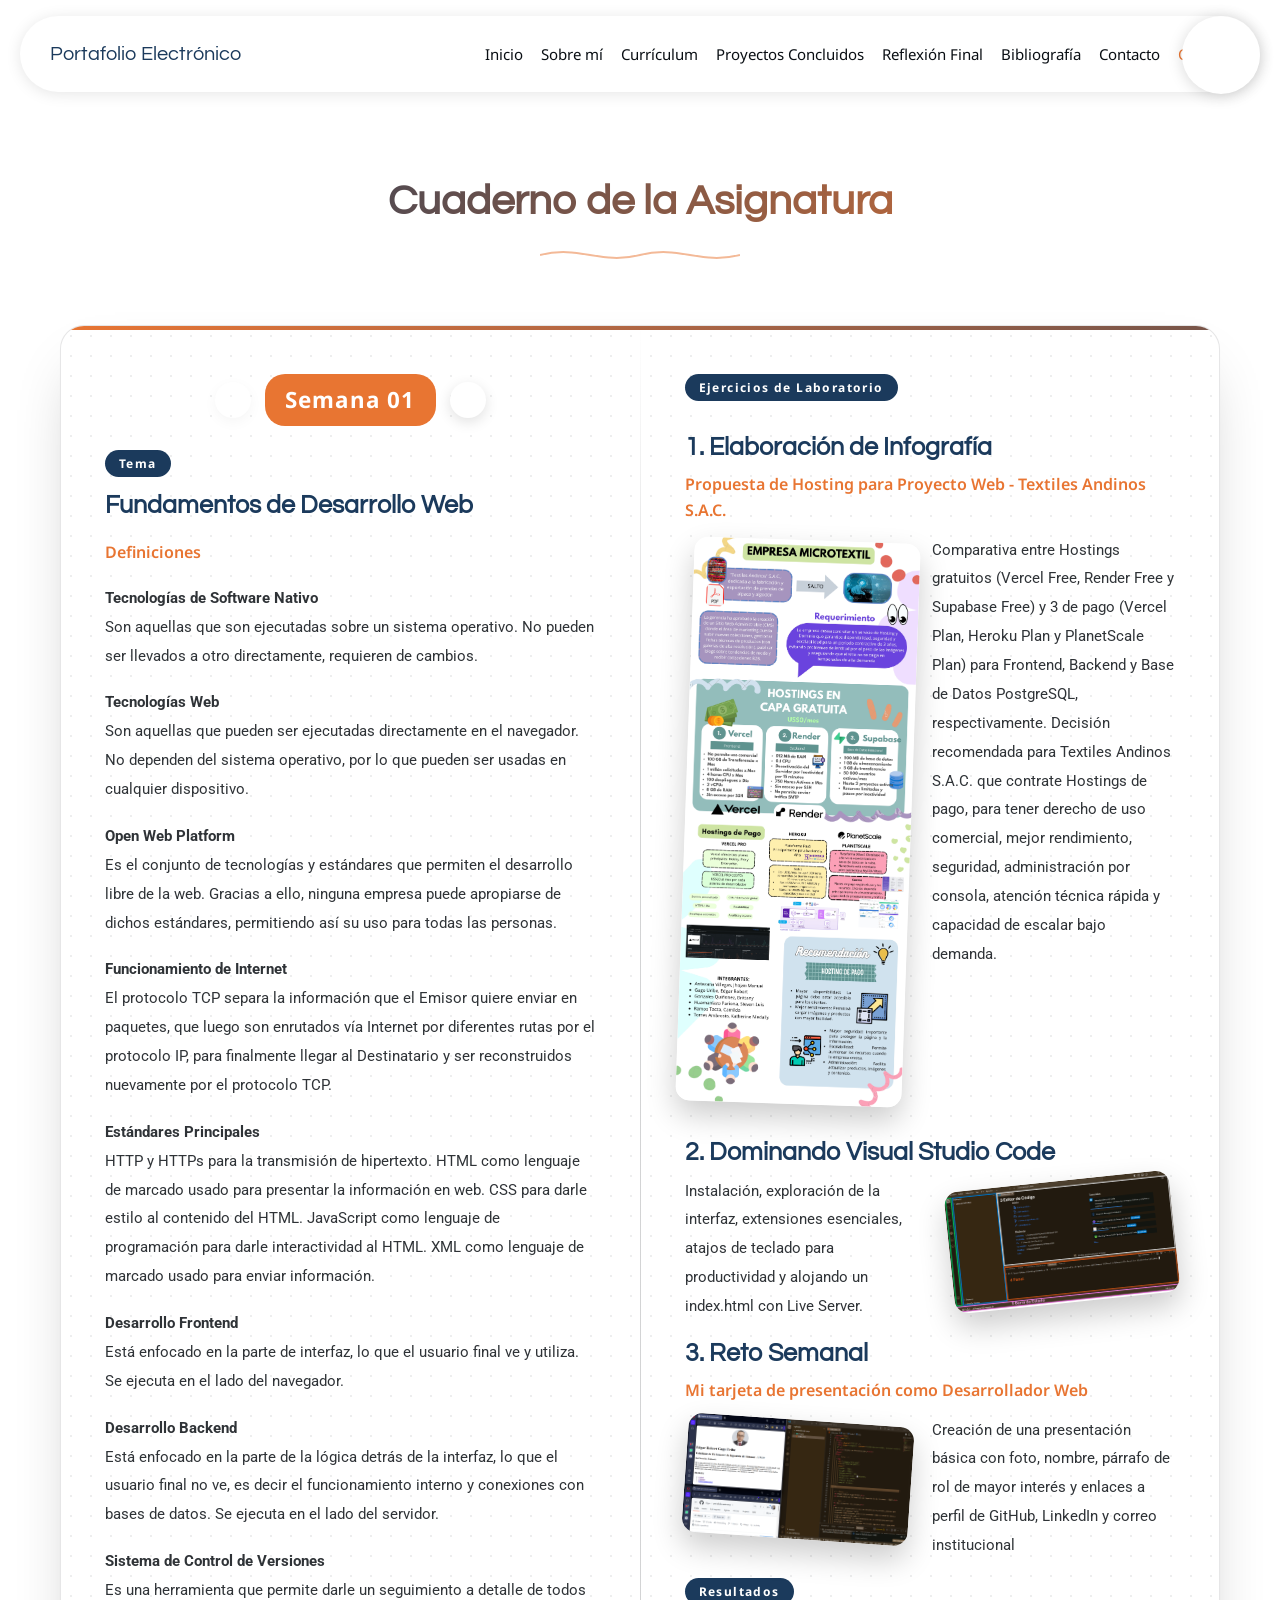
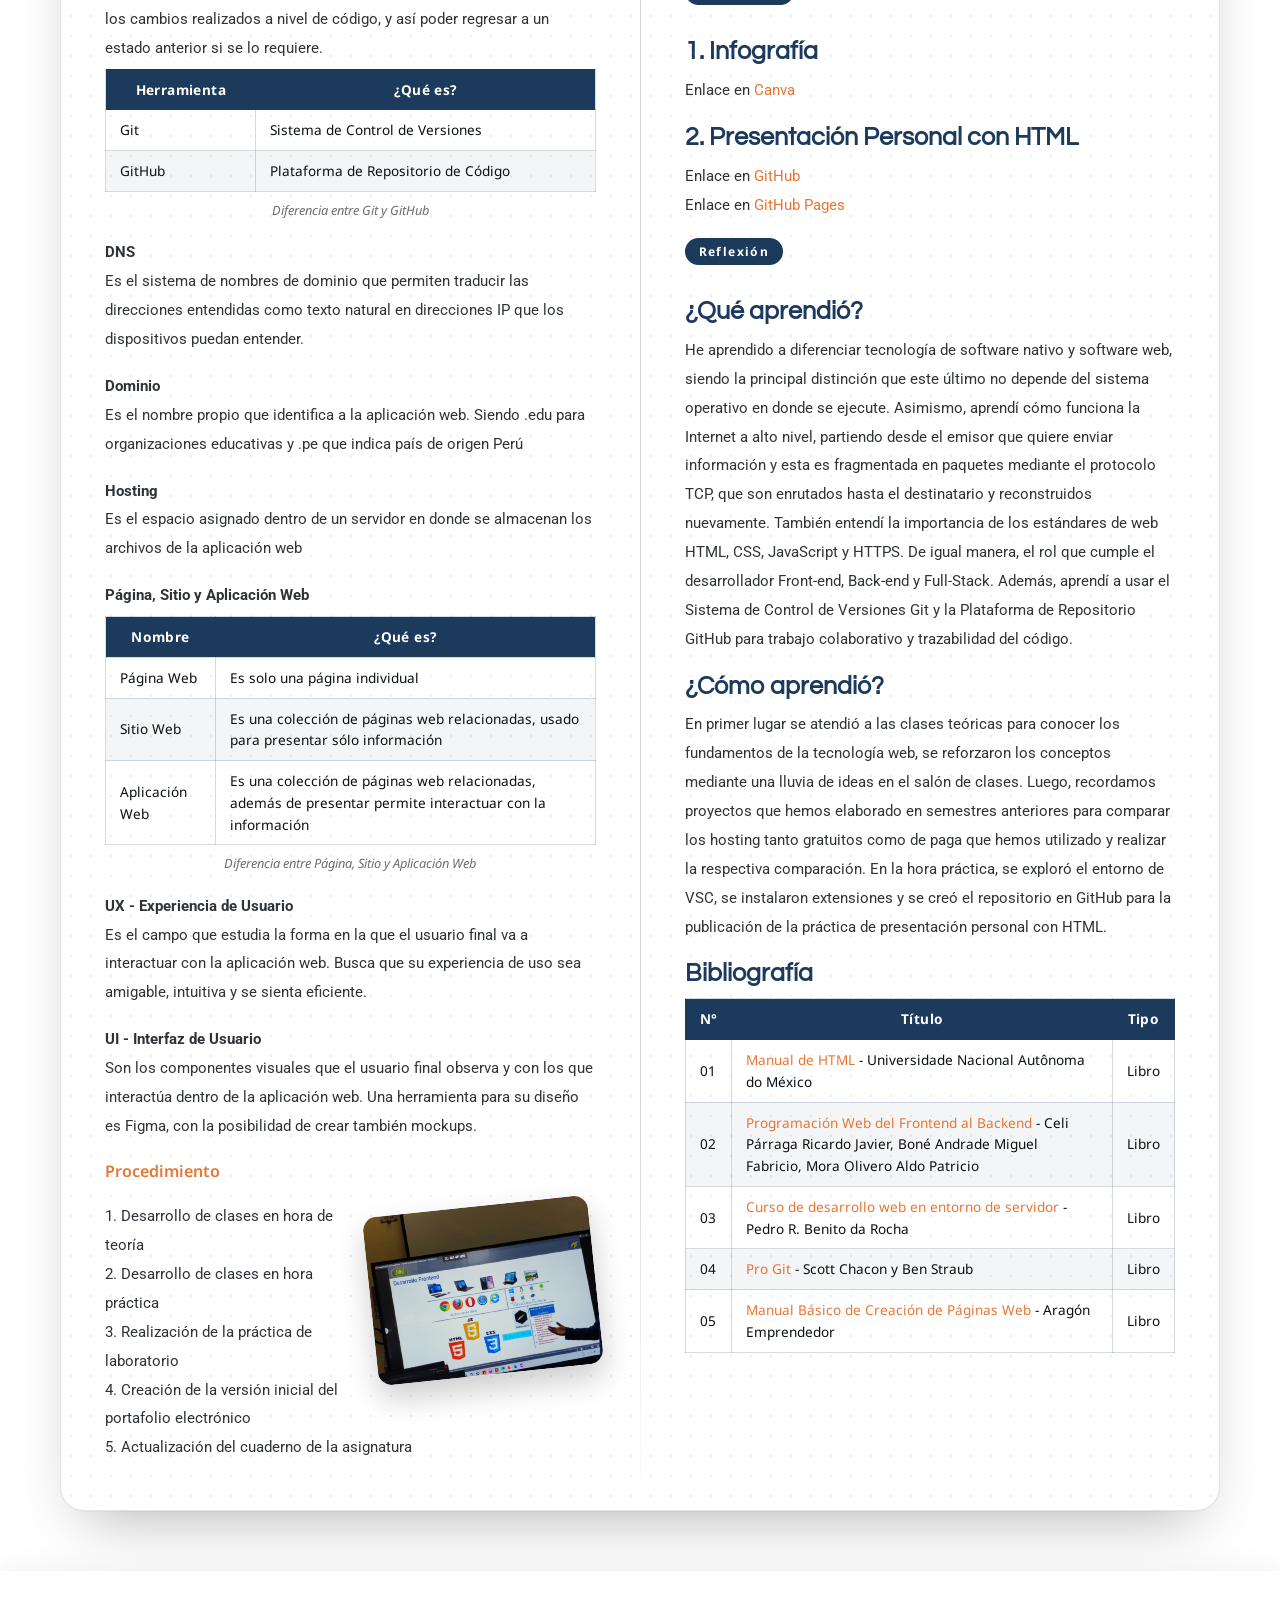
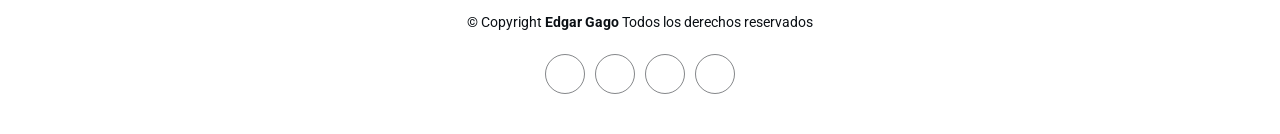
==== commit ebcf0d3c: "referencias nav a index" ====
--- a/cuaderno.html
+++ b/cuaderno.html
@@ -41,6 +41,8 @@
             <li><a href="index.html#about">Sobre mí</a></li>
             <li><a href="index.html#resume">Currículum</a></li>
             <li><a href="index.html#portfolio">Proyectos Concluidos</a></li>
+            <li><a href="index.html#reflection">Reflexión Final</a></li>
+            <li><a href="index.html#bibliography">Bibliografía</a></li>
             <li><a href="index.html#contact">Contacto</a></li>
             <li><a href="cuaderno.html" class="active">Cuaderno</a></li>
           </ul>
--- a/css/style.css
+++ b/css/style.css
@@ -2017,3 +2017,236 @@
 html.theme-switching *::after {
   transition: none !important;
 }
+
+.reflection-grid {
+  display: grid;
+  grid-template-columns: 1fr 1fr;
+  gap: 24px;
+}
+
+.reflection-card {
+  position: relative;
+  min-height: 240px;
+  padding: 36px 32px 32px;
+  background-color: var(--surface-color);
+  border-radius: 15px;
+  box-shadow: 0 5px 25px rgba(0, 0, 0, 0.05);
+  overflow: hidden;
+}
+
+.reflection-card::before {
+  content: '';
+  position: absolute;
+  inset: 0 0 auto 0;
+  height: 4px;
+  background: linear-gradient(
+    90deg,
+    var(--accent-color),
+    color-mix(in srgb, var(--accent-color), var(--heading-color) 55%)
+  );
+}
+
+.reflection-head {
+  display: flex;
+  align-items: center;
+  gap: 14px;
+  margin-bottom: 18px;
+}
+
+.reflection-icon {
+  display: inline-flex;
+  align-items: center;
+  justify-content: center;
+  width: 48px;
+  height: 48px;
+  border-radius: 50%;
+  font-size: 24px;
+  color: var(--accent-color);
+  background-color: color-mix(in srgb, var(--accent-color), transparent 88%);
+  flex-shrink: 0;
+}
+
+.reflection-head h3 {
+  font-size: 1.4rem;
+  font-weight: 600;
+}
+
+.reflection-text {
+  font-size: 1rem;
+  line-height: 1.9;
+  color: color-mix(in srgb, var(--default-color), transparent 15%);
+}
+
+.reflection-text + .reflection-text {
+  margin-top: 1rem;
+}
+
+@media (max-width: 991px) {
+  .reflection-grid {
+    grid-template-columns: 1fr;
+  }
+}
+
+.libros-viewport {
+  overflow: hidden;
+  padding: 12px 0 28px;
+  cursor: grab;
+}
+
+.libros-viewport.is-dragging {
+  cursor: grabbing;
+}
+
+.libros-container {
+  display: flex;
+  margin-inline: -12px;
+  touch-action: pan-y pinch-zoom;
+}
+
+.libros-slide {
+  display: flex;
+  flex: 0 0 33.3333%;
+  min-width: 0;
+  padding-inline: 12px;
+}
+
+.libro-card {
+  display: flex;
+  flex-direction: column;
+  flex: 1;
+  background-color: var(--surface-color);
+  border-radius: 15px;
+  overflow: hidden;
+  color: inherit;
+  box-shadow: 0 5px 25px rgba(0, 0, 0, 0.08);
+  transition:
+    transform 0.3s ease,
+    box-shadow 0.3s ease;
+  user-select: none;
+  -webkit-user-select: none;
+}
+
+.libro-card:hover {
+  color: inherit;
+  transform: translateY(-6px);
+  box-shadow: 0 10px 35px rgba(0, 0, 0, 0.14);
+}
+
+.libro-cover {
+  position: relative;
+  display: flex;
+  align-items: center;
+  justify-content: center;
+  aspect-ratio: 3 / 4;
+  overflow: hidden;
+  background-color: color-mix(in srgb, var(--default-color), transparent 94%);
+}
+
+.libro-cover i {
+  font-size: 3rem;
+  color: var(--accent-color);
+  opacity: 0.5;
+}
+
+.libro-cover img {
+  position: absolute;
+  inset: 0;
+  width: 100%;
+  height: 100%;
+  object-fit: cover;
+  pointer-events: none;
+}
+
+.libro-info {
+  padding: 18px 20px 22px;
+}
+
+.libro-semana {
+  display: block;
+  margin-bottom: 6px;
+  font-size: 0.75rem;
+  font-weight: 600;
+  letter-spacing: 1.2px;
+  text-transform: uppercase;
+  color: var(--accent-color);
+}
+
+.libro-title {
+  margin-bottom: 6px;
+  font-size: 1.05rem;
+  font-weight: 600;
+  line-height: 1.35;
+  color: var(--heading-color);
+  display: -webkit-box;
+  -webkit-line-clamp: 3;
+  -webkit-box-orient: vertical;
+  overflow: hidden;
+}
+
+.libro-autor {
+  font-size: 0.9rem;
+  color: color-mix(in srgb, var(--default-color), transparent 35%);
+  display: -webkit-box;
+  -webkit-line-clamp: 2;
+  -webkit-box-orient: vertical;
+  overflow: hidden;
+}
+
+.libros-nav {
+  display: flex;
+  justify-content: center;
+  gap: 10px;
+}
+
+.libros-btn {
+  display: flex;
+  align-items: center;
+  justify-content: center;
+  width: 44px;
+  height: 44px;
+  border-radius: 50%;
+  background-color: var(--surface-color);
+  border: 1px solid color-mix(in srgb, var(--default-color) 10%, transparent);
+  font-size: 20px;
+  color: var(--default-color);
+  transition: 0.3s;
+}
+
+.libros-btn:hover {
+  background-color: var(--accent-color);
+  border-color: var(--accent-color);
+  color: var(--contrast-color);
+}
+
+@media (max-width: 991px) {
+  .libros-slide {
+    flex-basis: 50%;
+  }
+}
+
+@media (max-width: 576px) {
+  .libros-slide {
+    flex-basis: 100%;
+  }
+}
+
+html[data-theme='dark'] .reflection-card,
+html[data-theme='dark'] .libro-card {
+  box-shadow: 0 5px 25px rgba(0, 0, 0, 0.4);
+}
+
+@media (min-width: 1200px) and (max-width: 1439px) {
+  .navmenu a,
+  .navmenu a:focus {
+    padding: 18px 9px;
+    font-size: 15px;
+  }
+
+  .logo h1 {
+    font-size: 20px;
+  }
+
+  .header-social-links {
+    display: none;
+  }
+}
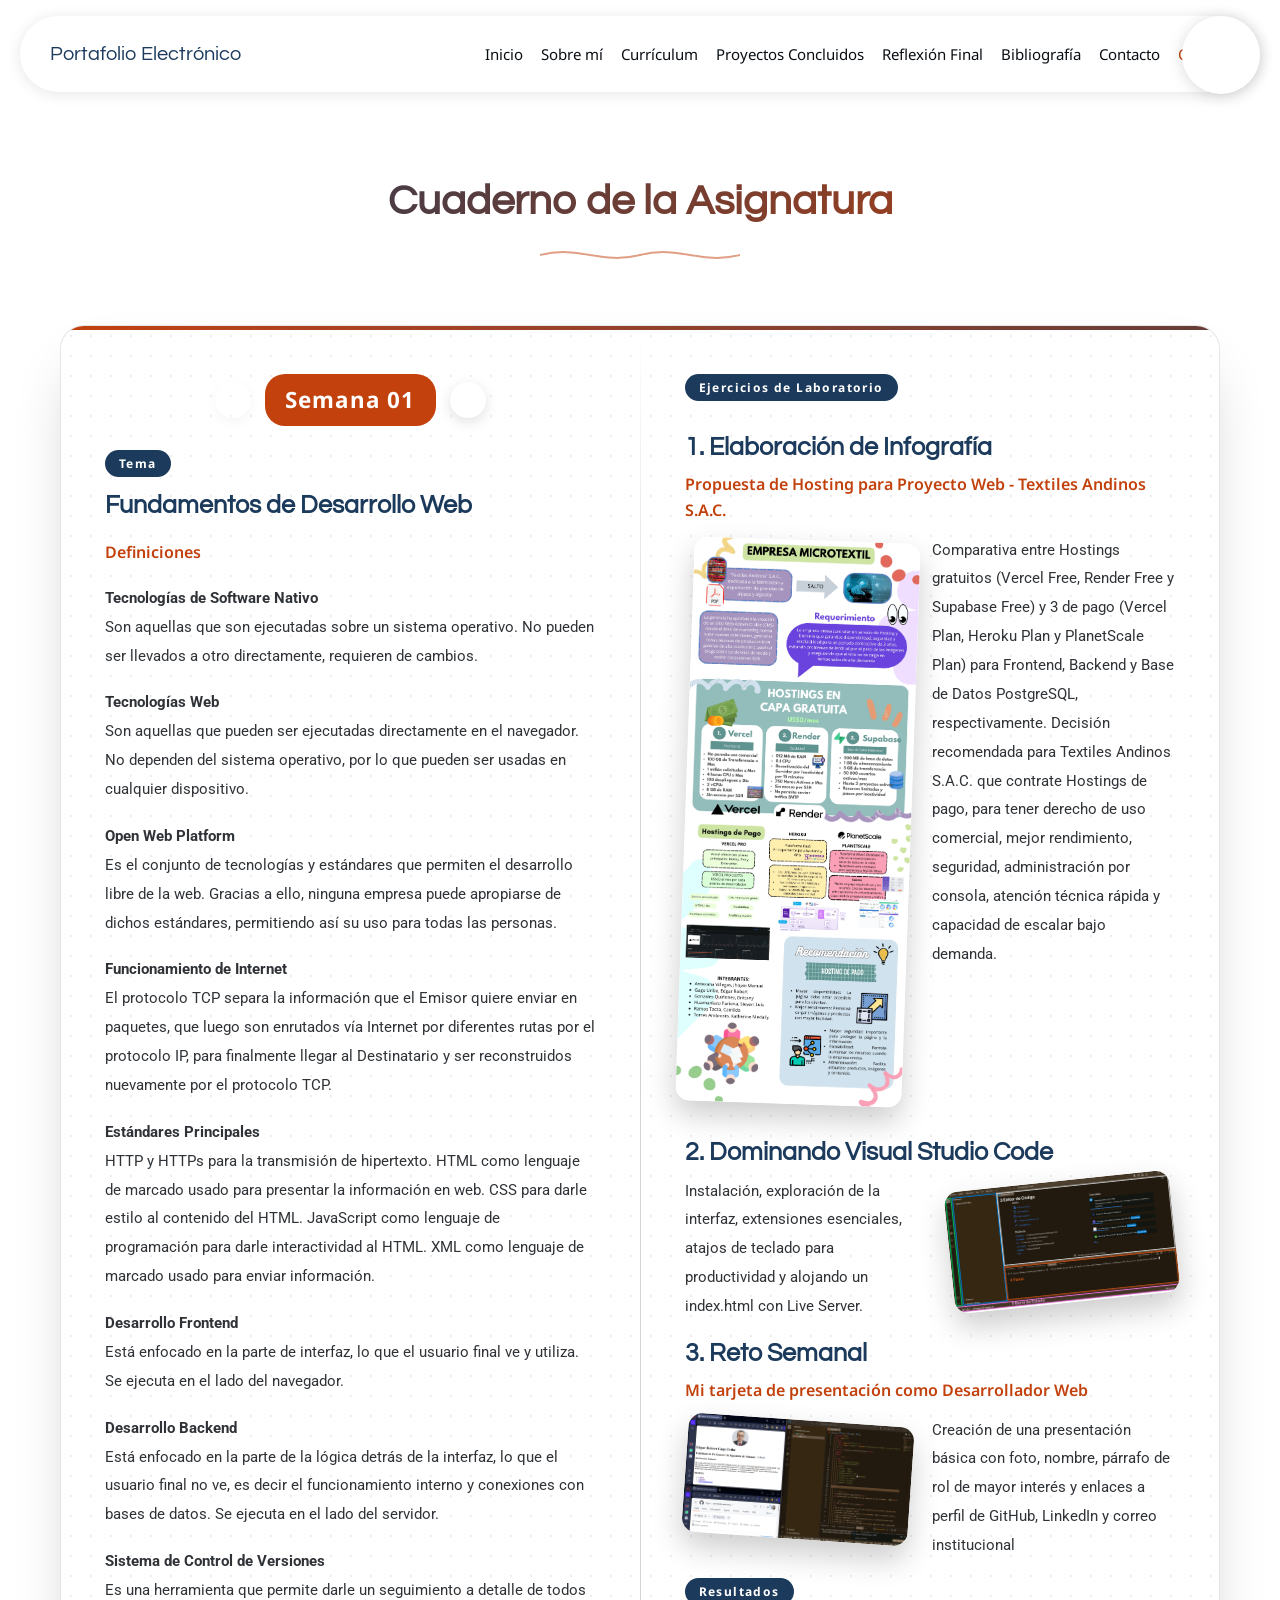
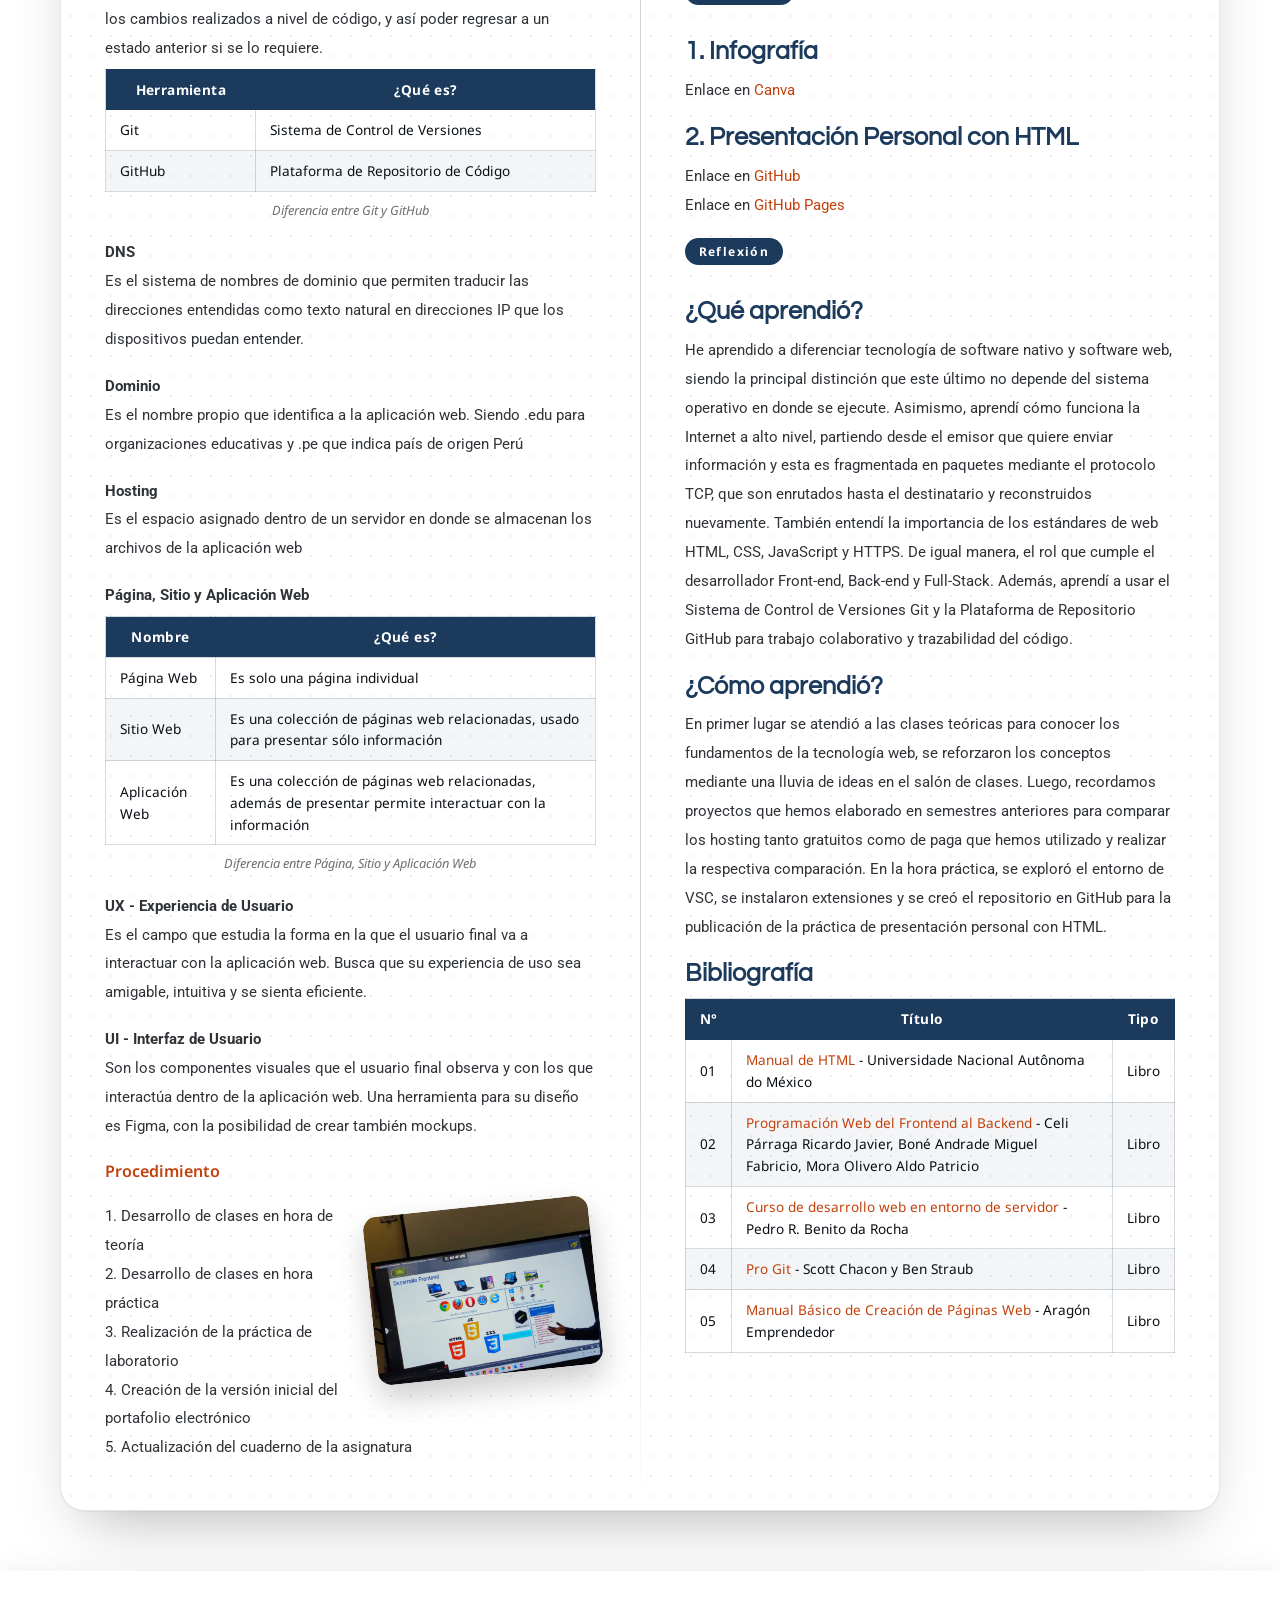
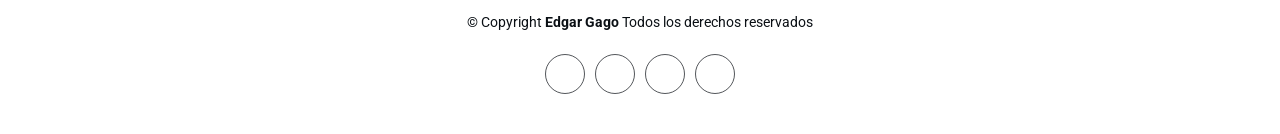
==== commit efdfc1b6: "SEO cuaderno" ====
--- a/cuaderno.html
+++ b/cuaderno.html
@@ -4,6 +4,12 @@
     <meta charset="UTF-8" />
     <meta name="viewport" content="width=device-width, initial-scale=1.0" />
     <title>Cuaderno | Edgar Gago</title>
+    <meta
+      name="description"
+      content="Cuaderno de la asignatura con teoría, ejercicios de laboratorio, resultados, reflexión y bibliografía en cada semana"
+    />
+    <meta name="theme-color" content="#c2410c" />
+    <link rel="icon" type="image/png" href="assets/images/foto.png" />
     <link href="https://fonts.googleapis.com" rel="preconnect" />
     <link href="https://fonts.gstatic.com" rel="preconnect" crossorigin />
     <link
@@ -46,7 +52,15 @@
             <li><a href="index.html#contact">Contacto</a></li>
             <li><a href="cuaderno.html" class="active">Cuaderno</a></li>
           </ul>
-          <i id="mobileNavToggle" class="mobile-nav-toggle ri-menu-line"></i>
+          <button
+            type="button"
+            id="mobileNavToggle"
+            class="mobile-nav-toggle"
+            aria-label="Abrir menú"
+            aria-expanded="false"
+          >
+            <i class="ri-menu-line" aria-hidden="true"></i>
+          </button>
         </nav>
         <div class="header-social-links">
           <a
@@ -163,7 +177,9 @@
         </div>
       </div>
     </footer>
-    <a href="#" id="scrollTop" class="scroll-top"><i class="ri-arrow-up-line"></i></a>
+    <a href="#" id="scrollTop" class="scroll-top" aria-label="Volver arriba">
+      <i class="ri-arrow-up-line" aria-hidden="true"></i>
+    </a>
     <div id="cuadernoViewer" class="cuaderno-viewer">
       <div class="cuaderno-viewer-image">
         <img src="" alt="" />
--- a/css/style.css
+++ b/css/style.css
@@ -8,20 +8,19 @@
   --background-color: #ffffff;
   --default-color: #0a0f14;
   --heading-color: #0f2943;
-  --accent-color: #e87532;
+  --accent-color: #c2410c;
   --surface-color: #ffffff;
   --contrast-color: #ffffff;
 }
 
 :root {
   --nav-color: #0a0f14;
-  --nav-hover-color: #e87532;
+  --nav-hover-color: #c2410c;
   --nav-mobile-background-color: #ffffff;
   --nav-dropdown-background-color: #ffffff;
   --nav-dropdown-color: #0a0f14;
-  --nav-dropdown-hover-color: #e87532;
-}
-
+  --nav-dropdown-hover-color: #c2410c;
+}
 .light-background {
   --background-color: #faf9fb;
   --surface-color: #ffffff;
@@ -471,9 +470,9 @@
   width: 40px;
   height: 40px;
   border-radius: 50%;
-  border: 1px solid color-mix(in srgb, var(--default-color), transparent 50%);
+  border: 1px solid color-mix(in srgb, var(--default-color), transparent 30%);
   font-size: 16px;
-  color: color-mix(in srgb, var(--default-color), transparent 50%);
+  color: color-mix(in srgb, var(--default-color), transparent 30%);
   transition: 0.3s;
 }
 
@@ -835,7 +834,7 @@
   background-color: #c1c1c1;
 }
 
-.signature-info h4 {
+.signature-info h3 {
   font-size: 1.25rem;
   margin-bottom: 0.25rem;
 }
@@ -879,7 +878,7 @@
 .skill-box p {
   font-size: 0.9rem;
   margin-bottom: 0.8rem;
-  opacity: 0.6;
+  color: color-mix(in srgb, var(--default-color), transparent 25%);
 }
 
 .skill-box .progress-value {
@@ -1052,8 +1051,7 @@
   gap: 15px;
   flex-wrap: wrap;
 }
-
-.portfolio-filters li {
+.portfolio-filters button {
   font-size: 15px;
   font-weight: 500;
   padding: 8px 20px;
@@ -1064,17 +1062,21 @@
   transition: all 0.3s ease-in-out;
 }
 
-.portfolio-filters li:hover {
+.portfolio-filters button:hover {
   background-color: color-mix(in srgb, var(--accent-color), transparent 85%);
   color: var(--accent-color);
   transform: translateY(-2px);
 }
 
-.portfolio-filters li.filter-active {
+.portfolio-filters button.filter-active {
   background-color: var(--accent-color);
   color: var(--contrast-color);
 }
 
+.portfolio-filters button:focus-visible {
+  outline: 2px solid var(--accent-color);
+  outline-offset: 3px;
+}
 .portfolio-grid {
   display: grid;
   grid-template-columns: 1fr 1fr;
@@ -1098,15 +1100,6 @@
   box-shadow: 0 8px 35px rgba(0, 0, 0, 0.1);
 }
 
-.portfolio-card:hover .portfolio-overlay {
-  opacity: 1;
-  visibility: visible;
-}
-
-.portfolio-card:hover .portfolio-overlay .portfolio-actions {
-  transform: translateY(0);
-}
-
 .portfolio-image {
   position: relative;
   overflow: hidden;
@@ -1118,11 +1111,17 @@
   inset: 0;
   background: linear-gradient(to top, rgba(0, 0, 0, 0.7), transparent);
   opacity: 0;
-  visibility: hidden;
+  pointer-events: none;
   transition: all 0.4s ease-in-out;
   display: flex;
   align-items: flex-end;
   padding: 20px;
+}
+
+.portfolio-card:hover .portfolio-overlay,
+.portfolio-card:focus-within .portfolio-overlay {
+  opacity: 1;
+  pointer-events: auto;
 }
 
 .portfolio-actions {
@@ -1130,6 +1129,11 @@
   transition: all 0.4s ease-in-out;
   display: flex;
   gap: 15px;
+}
+
+.portfolio-card:hover .portfolio-overlay .portfolio-actions,
+.portfolio-card:focus-within .portfolio-overlay .portfolio-actions {
+  transform: translateY(0);
 }
 
 .portfolio-actions a {
@@ -1183,7 +1187,7 @@
     grid-template-columns: 1fr;
   }
 
-  .portfolio-filters li {
+  .portfolio-filters button {
     font-size: 14px;
     padding: 6px 15px;
   }
@@ -1784,7 +1788,7 @@
   --heading-color: #f5f8fb;
   --accent-color: #ff8a4c;
   --surface-color: #111a24;
-  --contrast-color: #ffffff;
+  --contrast-color: #0a0f14;
   --nav-color: #eef2f6;
   --nav-hover-color: #ff8a4c;
   --nav-mobile-background-color: #111a24;
@@ -1797,7 +1801,7 @@
   --surface-color: #141e2a;
 }
 html[data-theme='dark'] .chip {
-  background-color: #0f2943;
+  color: #ffffff;
 }
 html[data-theme='dark'] .form-control {
   border-color: rgba(255, 255, 255, 0.15);
@@ -2018,27 +2022,71 @@
   transition: none !important;
 }
 
-.reflection-grid {
+.reflection-block + .reflection-block {
+  margin-top: 72px;
+}
+
+.reflection-block-head {
+  display: flex;
+  align-items: center;
+  gap: 14px;
+  margin-bottom: 32px;
+}
+
+.reflection-block-head h3 {
+  font-size: 1.7rem;
+  font-weight: 600;
+  white-space: nowrap;
+}
+
+.reflection-line {
+  flex: 1;
+  height: 2px;
+  border-radius: 2px;
+  background: linear-gradient(
+    90deg,
+    color-mix(in srgb, var(--accent-color), transparent 55%),
+    transparent
+  );
+}
+
+.reflection-icon {
+  display: inline-flex;
+  align-items: center;
+  justify-content: center;
+  width: 48px;
+  height: 48px;
+  border-radius: 50%;
+  font-size: 24px;
+  color: var(--accent-color);
+  background-color: color-mix(in srgb, var(--accent-color), transparent 88%);
+  flex-shrink: 0;
+}
+
+.reflection-cols,
+.reflection-steps {
   display: grid;
-  grid-template-columns: 1fr 1fr;
+  grid-template-columns: repeat(3, 1fr);
   gap: 24px;
 }
 
-.reflection-card {
+.reflection-item {
   position: relative;
-  min-height: 240px;
-  padding: 36px 32px 32px;
+  display: flex;
+  flex-direction: column;
+  gap: 16px;
+  padding: 34px 28px 28px;
   background-color: var(--surface-color);
   border-radius: 15px;
   box-shadow: 0 5px 25px rgba(0, 0, 0, 0.05);
-  overflow: hidden;
-}
-
-.reflection-card::before {
+}
+
+.reflection-item::before {
   content: '';
   position: absolute;
   inset: 0 0 auto 0;
   height: 4px;
+  border-radius: 15px 15px 0 0;
   background: linear-gradient(
     90deg,
     var(--accent-color),
@@ -2046,44 +2094,124 @@
   );
 }
 
-.reflection-head {
-  display: flex;
-  align-items: center;
-  gap: 14px;
-  margin-bottom: 18px;
-}
-
-.reflection-icon {
+.reflection-num {
+  position: absolute;
+  top: 18px;
+  right: 22px;
+  font-family: var(--heading-font);
+  font-size: 3.4rem;
+  font-weight: 700;
+  line-height: 1;
+  color: var(--accent-color);
+  opacity: 0.16;
+  pointer-events: none;
+}
+
+.reflection-tag {
   display: inline-flex;
   align-items: center;
-  justify-content: center;
-  width: 48px;
-  height: 48px;
+  align-self: flex-start;
+  gap: 8px;
+  padding: 6px 14px;
+  border-radius: 20px;
+  font-family: var(--nav-font);
+  font-size: 0.78rem;
+  font-weight: 700;
+  letter-spacing: 0.6px;
+  text-transform: uppercase;
+  color: var(--accent-color);
+  background-color: color-mix(in srgb, var(--accent-color), transparent 94%);
+}
+
+.reflection-tag i {
+  font-size: 1rem;
+}
+
+.reflection-text {
+  font-size: 0.95rem;
+  line-height: 1.85;
+  color: color-mix(in srgb, var(--default-color), transparent 15%);
+}
+
+.reflection-chips {
+  display: flex;
+  flex-wrap: wrap;
+  gap: 8px;
+  margin-top: auto;
+  padding-top: 8px;
+}
+
+.reflection-chips li {
+  padding: 4px 12px;
+  border-radius: 20px;
+  font-family: var(--nav-font);
+  font-size: 0.78rem;
+  font-weight: 600;
+  color: var(--heading-color);
+  border: 1px solid color-mix(in srgb, var(--default-color), transparent 85%);
+  background-color: color-mix(in srgb, var(--default-color), transparent 96%);
+}
+
+.reflection-steps {
+  position: relative;
+  padding-top: 36px;
+}
+
+.reflection-steps::before {
+  content: '';
+  position: absolute;
+  top: 13px;
+  left: 0;
+  right: 0;
+  height: 2px;
+  background: linear-gradient(
+    90deg,
+    var(--accent-color),
+    color-mix(in srgb, var(--accent-color), transparent 80%)
+  );
+}
+
+.reflection-steps .reflection-item::after {
+  content: '';
+  position: absolute;
+  top: -29px;
+  left: 28px;
+  width: 16px;
+  height: 16px;
   border-radius: 50%;
-  font-size: 24px;
-  color: var(--accent-color);
-  background-color: color-mix(in srgb, var(--accent-color), transparent 88%);
-  flex-shrink: 0;
-}
-
-.reflection-head h3 {
-  font-size: 1.4rem;
-  font-weight: 600;
-}
-
-.reflection-text {
-  font-size: 1rem;
-  line-height: 1.9;
-  color: color-mix(in srgb, var(--default-color), transparent 15%);
-}
-
-.reflection-text + .reflection-text {
-  margin-top: 1rem;
+  background-color: var(--accent-color);
+  box-shadow: 0 0 0 5px color-mix(in srgb, var(--accent-color), transparent 82%);
 }
 
 @media (max-width: 991px) {
-  .reflection-grid {
+  .reflection-cols,
+  .reflection-steps {
     grid-template-columns: 1fr;
+  }
+
+  .reflection-steps {
+    padding: 0 0 0 36px;
+  }
+
+  .reflection-steps::before {
+    top: 0;
+    bottom: 0;
+    left: 7px;
+    right: auto;
+    width: 2px;
+    height: auto;
+  }
+
+  .reflection-steps .reflection-item::after {
+    top: 30px;
+    left: -37px;
+  }
+}
+
+@media (max-width: 576px) {
+  .reflection-block-head h3 {
+    font-size: 1.35rem;
+    white-space: normal;
   }
 }
 
@@ -2230,7 +2358,7 @@
   }
 }
 
-html[data-theme='dark'] .reflection-card,
+html[data-theme='dark'] .reflection-item,
 html[data-theme='dark'] .libro-card {
   box-shadow: 0 5px 25px rgba(0, 0, 0, 0.4);
 }
--- a/css/cuaderno.css
+++ b/css/cuaderno.css
@@ -57,13 +57,45 @@
 .page-content {
   position: relative;
   z-index: 1;
+}
+.page-content.is-loading {
+  opacity: 0;
+  transform: translateY(8px);
   transition:
     opacity 0.25s ease,
     transform 0.25s ease;
 }
-.page-content.is-loading {
-  opacity: 0;
-  transform: translateY(8px);
+
+.wp-word {
+  display: inline-block;
+  animation: wpWord 0.55s cubic-bezier(0.22, 1, 0.36, 1) backwards;
+  animation-delay: var(--wp-delay, 0s);
+}
+
+.wp-unit {
+  animation: wpUnit 0.7s cubic-bezier(0.22, 1, 0.36, 1) backwards;
+  animation-delay: var(--wp-delay, 0s);
+}
+
+@keyframes wpWord {
+  from {
+    opacity: 0;
+    transform: translateY(0.65em);
+  }
+}
+
+@keyframes wpUnit {
+  from {
+    opacity: 0;
+    transform: translateY(26px) scale(0.97);
+  }
+}
+
+@media (prefers-reduced-motion: reduce) {
+  .wp-word,
+  .wp-unit {
+    animation: none;
+  }
 }
 
 .entry {
@@ -139,7 +171,7 @@
   bottom: 16px;
   font-family: var(--nav-font);
   font-size: 0.8rem;
-  color: color-mix(in srgb, var(--default-color), transparent 45%);
+  color: color-mix(in srgb, var(--default-color), transparent 30%);
 }
 .notebook-page-left .page-number {
   right: 26px;
